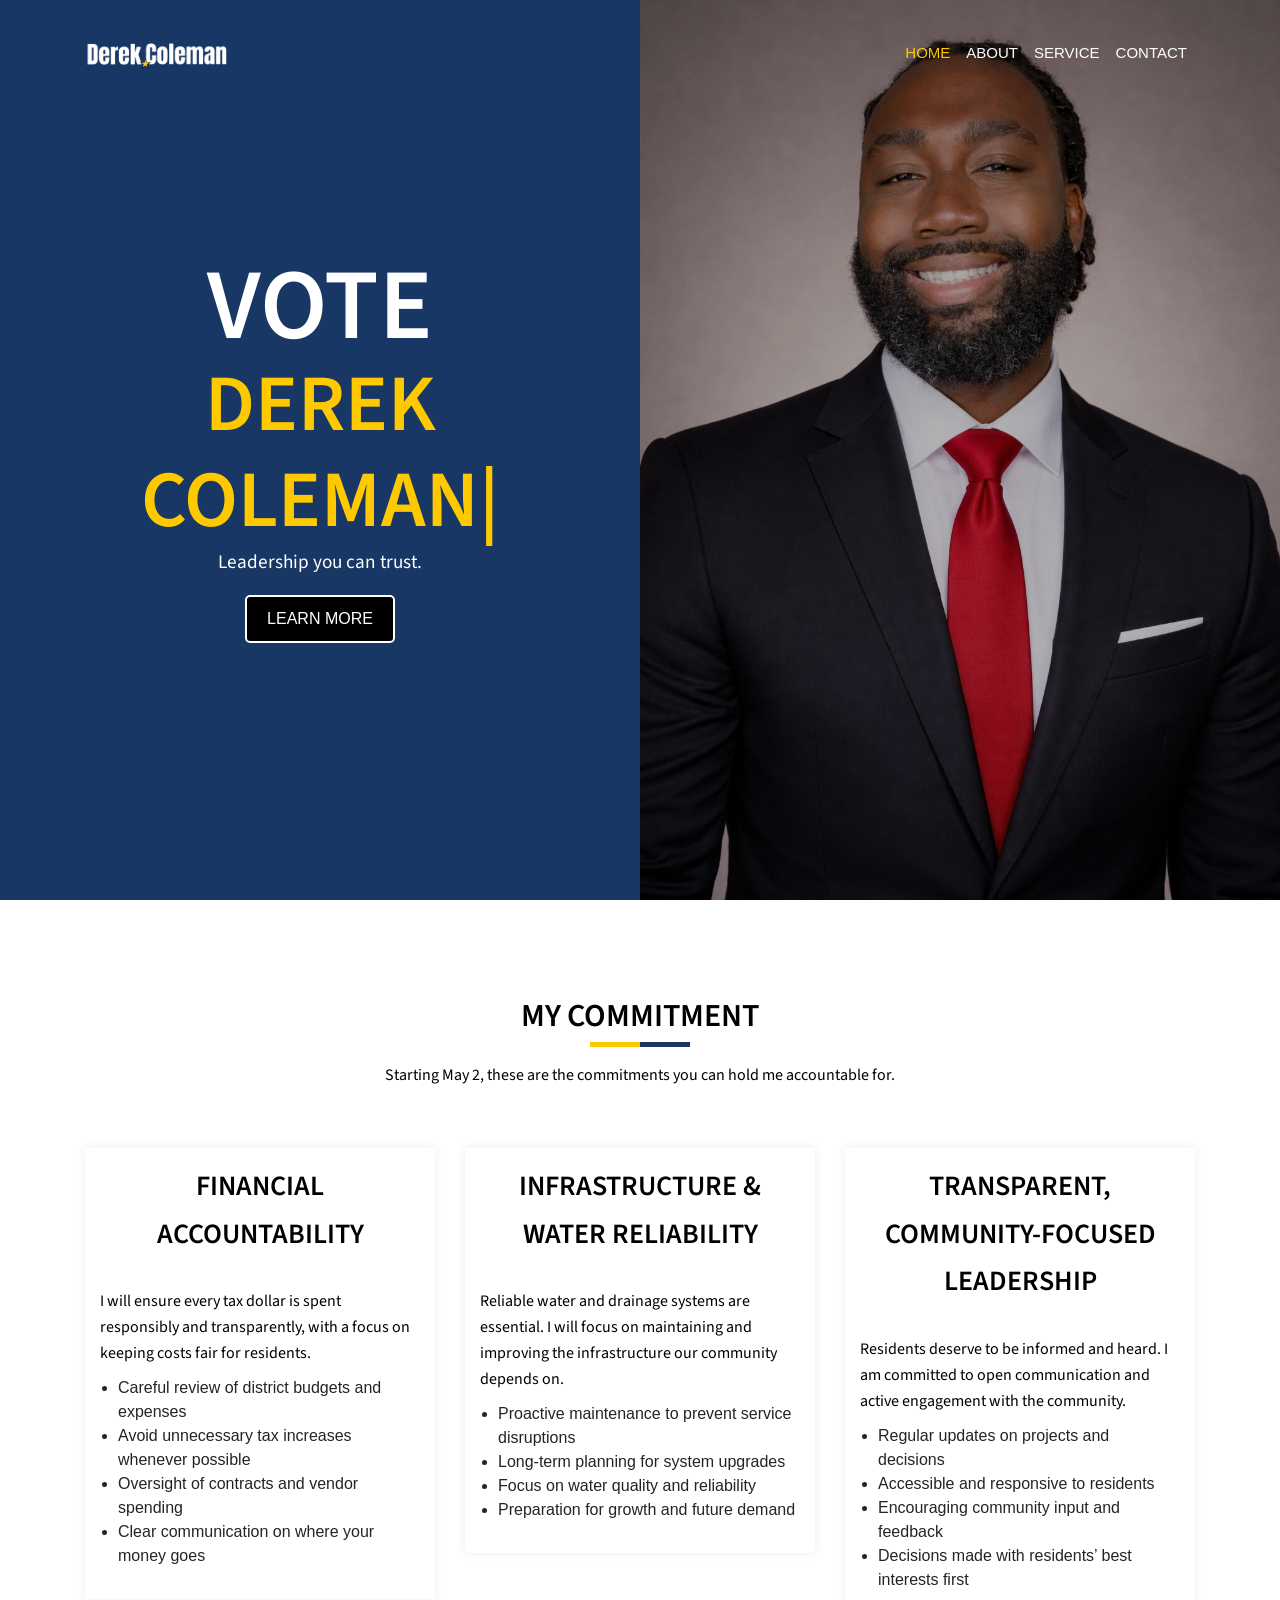
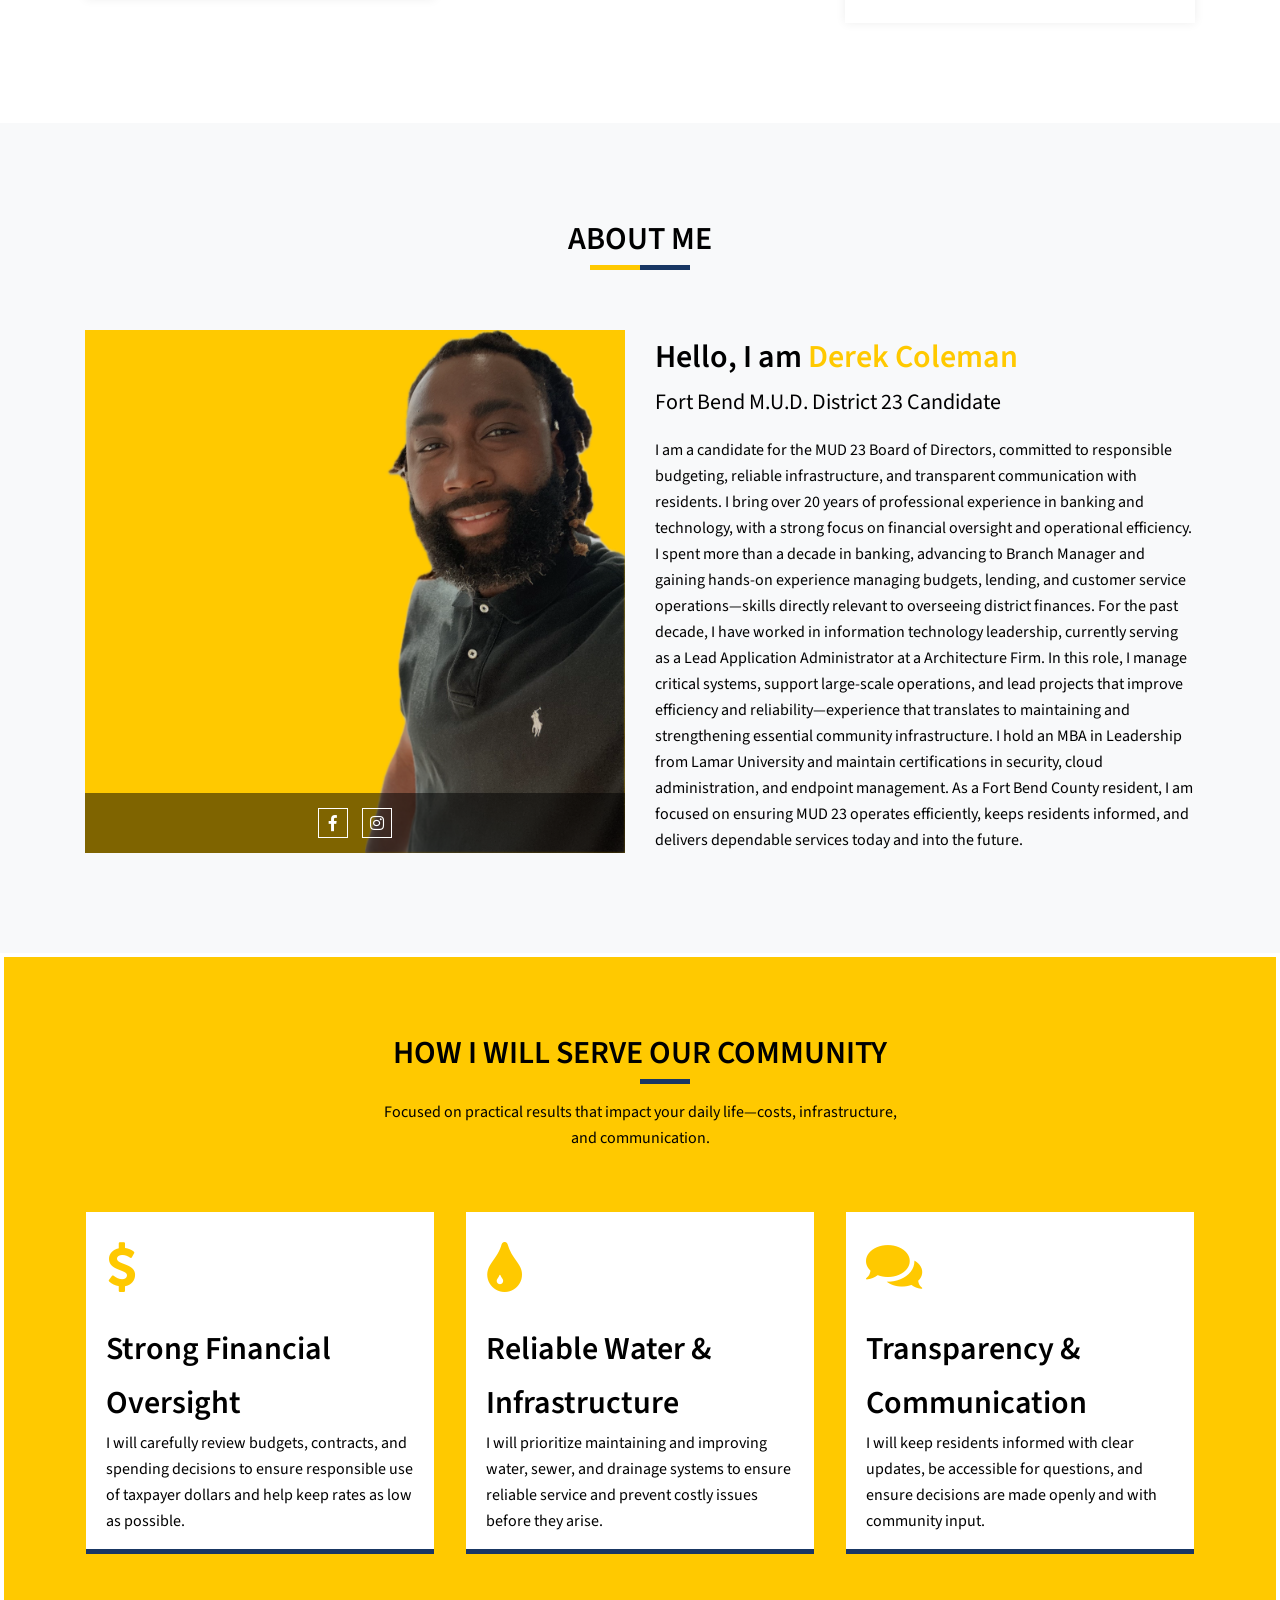
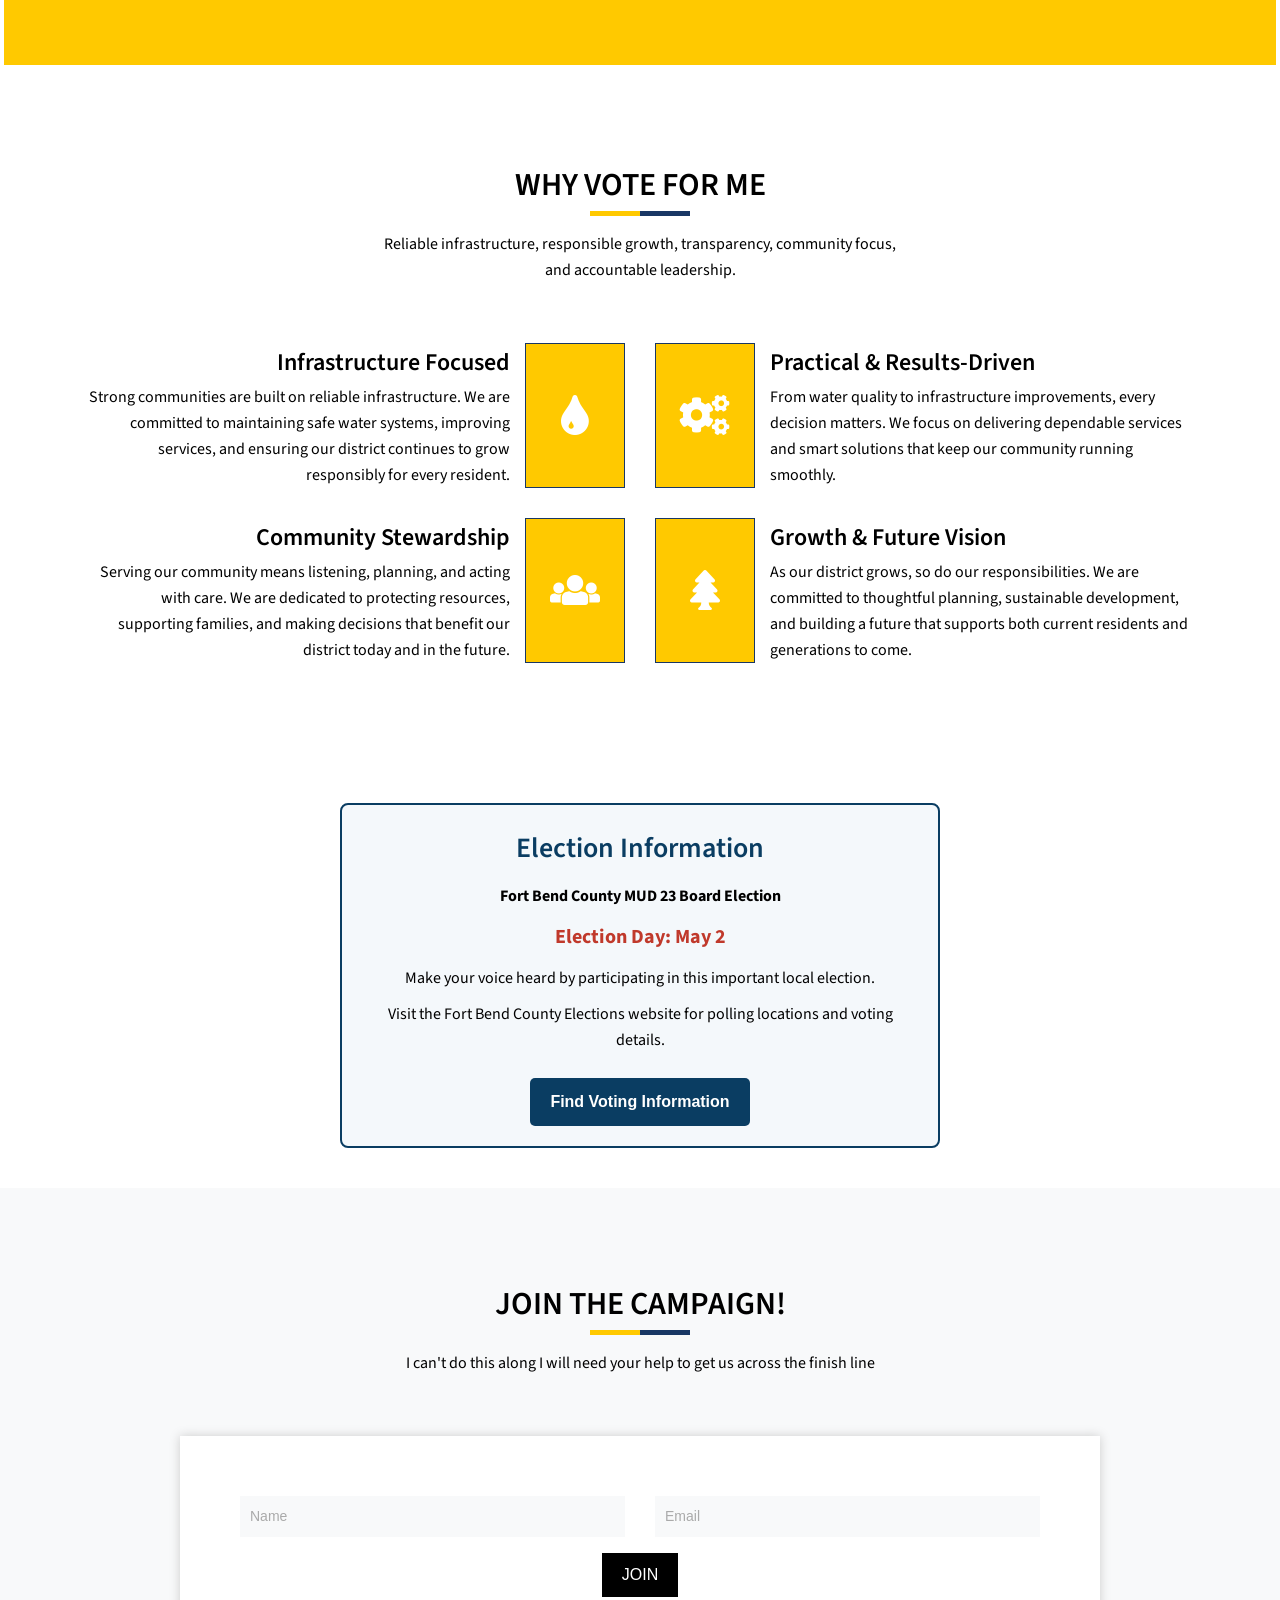
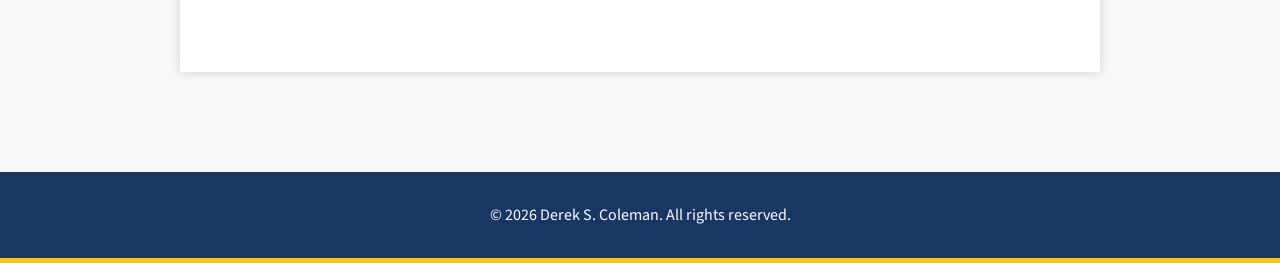
==== index.html @ 6a3eec3a "index at root" ====
<!DOCTYPE html>
<html lang="en">

<head>
    <meta name="viewport" content="width=device-width, initial-scale=1">
    <meta http-equiv="X-UA-Compatible" content="IE=edge" />
    <meta charset="UTF-8">
    <title>Derek Coleman - MUD</title>

    <!-- ====== Google Fonts ====== -->
    <link href="https://fonts.googleapis.com/css?family=Source+Sans+Pro:300,400,600" rel="stylesheet">

    <!-- ====== ALL CSS ====== -->
    <link rel="stylesheet" href="derek-master/assets/css/bootstrap.min.css">
    <link rel="stylesheet" href="derek-master/assets/css/fontawesome-all.min.css">
    <link rel="stylesheet" href="derek-master/assets/css/lightbox.min.css">
    <link rel="stylesheet" href="derek-master/assets/css/owl.carousel.min.css">
    <link rel="stylesheet" href="derek-master/assets/css/animate.css">
    <link rel="stylesheet" href="derek-master/style.css">
    <link rel="stylesheet" href="derek-master/assets/css/responsive.css">

</head>

<body data-spy="scroll" data-target=".navbar-nav">
    
     <!-- Preloader -->
    <div class="preloader">
        <div class="spinner">
            <div class="cube1"></div>
            <div class="cube2"></div>
        </div>
    </div>
    <!-- // Preloader -->
    

    <!-- ====== Header ====== -->
    <header id="header" class="header">
        <!-- ====== Navbar ====== -->
        <nav class="navbar navbar-expand-lg fixed-top">
            <div class="container">
                <!-- Logo -->
                <a class="navbar-brand logo" href="index.html">
                    <img src="derek-master/assets/images/campaign_logo.png" alt="logo">
                </a>
                <!-- // Logo -->

                <!-- Mobile Menu -->
                <button class="navbar-toggler" type="button" data-toggle="collapse" data-target="#navbarSupportedContent" aria-expanded="false"><span><i class="fa fa-bars"></i></span></button>
                <!-- Mobile Menu -->

                <div class="collapse navbar-collapse main-menu" id="navbarSupportedContent">
                    <ul class="navbar-nav ml-auto">
                        <li class="nav-item active"><a class="nav-link" href="#home">HOME</a></li>
                        <li class="nav-item"><a class="nav-link" href="#about">ABOUT</a></li>
                        <li class="nav-item"><a class="nav-link" href="#service">SERVICE</a></li>
                        <li class="nav-item"><a class="nav-link pr0" href="#contact">CONTACT</a></li>
                    </ul>
                </div>
            </div>
        </nav>
        <!-- ====== // Navbar ====== -->
    </header>
    <!-- ====== // Header ====== -->

    <!-- ====== Hero Area ====== -->
     <div class="hero-aria" id="home">
         <div class="hero-split">

             <!-- LEFT SIDE -->
             <div class="hero-left">
                 <div class="container">
                     <div class="hero-content">
                         <h2 class="text-uppercase">VOTE</h2>
                         <h3 class="text-uppercase"><span class="typed"></span></h3>
                         <p>Leadership you can trust.</p>
                         <a href="#about" class="button smooth-scroll">Learn More</a>
                     </div>
                 </div>
             </div>

             <!-- RIGHT SIDE -->
             <div class="hero-right">
                 <div class="hero-area-slids owl-carousel">
                     <div class="single-slider">
                         <div class="slider-bg" style="background-image: url(derek-master/assets/images/campaign_portrait.jpeg);"></div>
                     </div>
                     <div class="single-slider">
                         <div class="slider-bg" style="background-image: url(derek-master/assets/images/campaign_flyer_2.PNG);"></div>
                     </div>
                 </div>
             </div>

         </div>
     </div>
    <!-- ====== //Hero Area ====== -->

    <!-- ====== Featured Area ====== -->
     <section id="featured" class="section-padding pb-70">
         <div class="container">
             <div class="row justify-content-center">
                 <div class="col-lg-6 ">
                     <div class="section-title text-center">
                         <h2>My Commitment</h2>
                         <p>Starting May 2, these are the commitments you can hold me accountable for.</p>
                     </div>
                 </div>
             </div>
             <div class="row">
                 <!-- Financial Accountability -->
                 <div class="col-lg-4 col-md-6">
                     <div class="single-featured-item-wrap">
                         <h3><a href="#">Financial Accountability</a></h3>
                         <div class="single-featured-item">
                             <div class="featured-icon">
                                 <!-- icon unchanged -->
                             </div>
                             <p>
                                 I will ensure every tax dollar is spent responsibly and transparently, with a focus on keeping costs fair for residents.
                             </p>
                             <ul style="padding-left: 18px; margin-top: 10px;">
                                 <li>Careful review of district budgets and expenses</li>
                                 <li>Avoid unnecessary tax increases whenever possible</li>
                                 <li>Oversight of contracts and vendor spending</li>
                                 <li>Clear communication on where your money goes</li>
                             </ul>
                         </div>
                     </div>
                 </div>

                 <!-- Infrastructure -->
                 <div class="col-lg-4 col-md-6">
                     <div class="single-featured-item-wrap">
                         <h3><a href="#">Infrastructure & Water Reliability</a></h3>
                         <div class="single-featured-item">
                             <div class="featured-icon">
                                 <!-- icon unchanged -->
                             </div>
                             <p>
                                 Reliable water and drainage systems are essential. I will focus on maintaining and improving the infrastructure our community depends on.
                             </p>
                             <ul style="padding-left: 18px; margin-top: 10px;">
                                 <li>Proactive maintenance to prevent service disruptions</li>
                                 <li>Long-term planning for system upgrades</li>
                                 <li>Focus on water quality and reliability</li>
                                 <li>Preparation for growth and future demand</li>
                             </ul>
                         </div>
                     </div>
                 </div>

                 <!-- Community -->
                 <div class="col-lg-4 col-md-6">
                     <div class="single-featured-item-wrap">
                         <h3><a href="#">Transparent, Community-Focused Leadership</a></h3>
                         <div class="single-featured-item">
                             <div class="featured-icon">
                                 <!-- icon unchanged -->
                             </div>
                             <p>
                                 Residents deserve to be informed and heard. I am committed to open communication and active engagement with the community.
                             </p>
                             <ul style="padding-left: 18px; margin-top: 10px;">
                                 <li>Regular updates on projects and decisions</li>
                                 <li>Accessible and responsive to residents</li>
                                 <li>Encouraging community input and feedback</li>
                                 <li>Decisions made with residents’ best interests first</li>
                             </ul>
                         </div>
                     </div>
                 </div>

             </div>
         </div>
     </section>
    <!-- ====== //Featured Area ====== -->

    <!-- ====== About Area ====== -->
    <section id="about" class="section-padding about-area bg-light">
        <div class="container">
            <!-- Section Title -->
            <div class="row justify-content-center">
                <div class="col-lg-6 ">
                    <div class="section-title text-center">
                        <h2>About Me</h2>
                    </div>
                </div>
            </div>
            <!-- //Section Title -->
            <div class="row">
                <div class="col-lg-6">
                    <div class="about-bg" style="background-image:url(derek-master/assets/images/Subject3.png)">
                        <!-- Social Link -->
                        <div class="social-aria">
                            <a target="_blank" href="#"><i class="fab fa-facebook-f"></i></a>
                            <a target="_blank" href="#"><i class="fab fa-instagram"></i></a>
                        </div>
                        <!-- // Social Link -->
                    </div>
                </div>
                <div class="col-lg-6">
                    <div class="about-content">
                        <h2>Hello, I am <span>Derek Coleman</span></h2>
                        <h4>Fort Bend M.U.D. District 23 Candidate</h4>
                        <p>I am a candidate for the MUD 23 Board of Directors, committed to responsible budgeting, reliable infrastructure, and transparent communication with residents.

                            I bring over 20 years of professional experience in banking and technology, with a strong focus on financial oversight and operational efficiency. I spent more than a decade in banking, advancing to Branch Manager and gaining hands-on experience managing budgets, lending, and customer service operations—skills directly relevant to overseeing district finances.

                            For the past decade, I have worked in information technology leadership, currently serving as a Lead Application Administrator at a Architecture Firm. In this role, I manage critical systems, support large-scale operations, and lead projects that improve efficiency and reliability—experience that translates to maintaining and strengthening essential community infrastructure.

                            I hold an MBA in Leadership from Lamar University and maintain certifications in security, cloud administration, and endpoint management.

                            As a Fort Bend County resident, I am focused on ensuring MUD 23 operates efficiently, keeps residents informed, and delivers dependable services today and into the future.</p>

                    </div>
                </div>
            </div>
        </div>
    </section>
    <!-- ====== // About Area ====== -->

    <!-- ====== Service Section ====== -->
     <section id="service" class="section-padding pb-70 m-1 service-area bg-light">
         <div class="container">

             <!-- Section Title -->
             <div class="row justify-content-center">
                 <div class="col-lg-6">
                     <div class="section-title text-center">
                         <h2>How I Will Serve Our Community</h2>
                         <p>Focused on practical results that impact your daily life—costs, infrastructure, and communication.</p>
                     </div>
                 </div>
             </div>

             <div class="row">

                 <!-- Financial Oversight -->
                 <div class="col-lg-4 col-md-6">
                     <div class="single-service">
                         <div class="service-icon">
                             <i class="fa fa-dollar-sign"></i>
                         </div>
                         <h2>Strong Financial Oversight</h2>
                         <p>
                             I will carefully review budgets, contracts, and spending decisions to ensure responsible use of taxpayer dollars and help keep rates as low as possible.
                         </p>
                     </div>
                 </div>

                 <!-- Infrastructure -->
                 <div class="col-lg-4 col-md-6">
                     <div class="single-service">
                         <div class="service-icon">
                             <i class="fa fa-tint"></i>
                         </div>
                         <h2>Reliable Water & Infrastructure</h2>
                         <p>
                             I will prioritize maintaining and improving water, sewer, and drainage systems to ensure reliable service and prevent costly issues before they arise.
                         </p>
                     </div>
                 </div>

                 <!-- Transparency -->
                 <div class="col-lg-4 col-md-6">
                     <div class="single-service">
                         <div class="service-icon">
                             <i class="fa fa-comments"></i>
                         </div>
                         <h2>Transparency & Communication</h2>
                         <p>
                             I will keep residents informed with clear updates, be accessible for questions, and ensure decisions are made openly and with community input.
                         </p>
                     </div>
                 </div>

             </div>

         </div>
     </section>
    <!-- ====== //Service Section ====== -->

    <!-- ====== Why choose Me Section ====== -->
     <section id="why-vote" class="section-padding why-choose-us pb-70">
         <div class="container">
             <!-- Section Title -->
             <div class="row justify-content-center">
                 <div class="col-lg-6">
                     <div class="section-title text-center">
                         <h2>Why Vote For Me</h2>
                         <p>Reliable infrastructure, responsible growth, transparency, community focus, and accountable leadership.</p>
                     </div>
                 </div>
             </div>
             <!-- //Section Title -->

             <div class="row">
                 <!-- Infrastructure Focused -->
                 <div class="col-md-6">
                     <div class="single-why-me why-me-left">
                         <div class="why-me-icon">
                             <div class="d-table">
                                 <div class="d-table-cell">
                                     <i class="fas fa-tint"></i>
                                 </div>
                             </div>
                         </div>
                         <h4>Infrastructure Focused</h4>
                         <p>Strong communities are built on reliable infrastructure. We are committed to maintaining safe water systems, improving services, and ensuring our district continues to grow responsibly for every resident.</p>
                     </div>
                 </div>

                 <!-- Practical & Results-Driven -->
                 <div class="col-md-6">
                     <div class="single-why-me why-me-right">
                         <div class="why-me-icon">
                             <div class="d-table">
                                 <div class="d-table-cell">
                                     <i class="fas fa-cogs"></i>
                                 </div>
                             </div>
                         </div>
                         <h4>Practical & Results-Driven</h4>
                         <p>From water quality to infrastructure improvements, every decision matters. We focus on delivering dependable services and smart solutions that keep our community running smoothly.</p>
                     </div>
                 </div>

                 <!-- Community Stewardship -->
                 <div class="col-md-6">
                     <div class="single-why-me why-me-left">
                         <div class="why-me-icon">
                             <div class="d-table">
                                 <div class="d-table-cell">
                                     <i class="fas fa-users"></i>
                                 </div>
                             </div>
                         </div>
                         <h4>Community Stewardship</h4>
                         <p>Serving our community means listening, planning, and acting with care. We are dedicated to protecting resources, supporting families, and making decisions that benefit our district today and in the future.</p>
                     </div>
                 </div>

                 <!-- Growth & Future Vision -->
                 <div class="col-md-6">
                     <div class="single-why-me why-me-right">
                         <div class="why-me-icon">
                             <div class="d-table">
                                 <div class="d-table-cell">
                                     <i class="fas fa-tree"></i>
                                 </div>
                             </div>
                         </div>
                         <h4>Growth & Future Vision</h4>
                         <p>As our district grows, so do our responsibilities. We are committed to thoughtful planning, sustainable development, and building a future that supports both current residents and generations to come.</p>
                     </div>
                 </div>
             </div>
         </div>
     </section>
     <div class="election-info">
         <h2>Election Information</h2>

         <p><strong>Fort Bend County MUD 23 Board Election</strong></p>

         <p class="election-day">Election Day: May 2</p>

         <p>Make your voice heard by participating in this important local election.</p>

         <p>Visit the Fort Bend County Elections website for polling locations and voting details.</p>

         <a href="https://www.fortbendcountytx.gov/government/departments/elections-voter-registration"
            target="_blank">
             Find Voting Information
         </a>
     </div>
    <!-- ====== //Why choose Me Section ====== -->

<!--    &lt;!&ndash; ====== Portfolio Section ====== &ndash;&gt;-->
<!--    <section id="portfolio" class="section-padding pb-85 portfolio-area bg-light">-->
<!--        <div class="container">-->
<!--            &lt;!&ndash; Section Title &ndash;&gt;-->
<!--            <div class="row justify-content-center">-->
<!--                <div class="col-lg-6 ">-->
<!--                    <div class="section-title text-center">-->
<!--                        <h2>Recent Work</h2>-->
<!--                        <p>Lorem ipsum dolor sit amet, consectetur adipisicing elit.</p>-->
<!--                    </div>-->
<!--                </div>-->
<!--            </div>-->
<!--            &lt;!&ndash; //Section Title &ndash;&gt;-->
<!--            <div class="row justify-content-center">-->
<!--                &lt;!&ndash; Work List Menu&ndash;&gt;-->
<!--                <div class="col-lg-8">-->
<!--                    <div class="work-list text-center">-->
<!--                        <ul>-->
<!--                            <li class="filter" class="active" data-filter="all">ALL</li>-->
<!--                            <li class="filter" data-filter=".web">Web Design</li>-->
<!--                            <li class="filter" data-filter=".graphic">Graphic</li>-->
<!--                            <li class="filter" data-filter=".logo">Logo</li>-->
<!--                            <li class="filter" data-filter=".wp">Wordpress</li>-->
<!--                            <li class="filter" data-filter=".other">Other</li>-->
<!--                        </ul>-->
<!--                    </div>-->
<!--                </div>-->
<!--                &lt;!&ndash; // Work List Menu &ndash;&gt;-->
<!--            </div>-->
<!--            <div class="row portfolio">-->
<!--                &lt;!&ndash; Single Portfolio &ndash;&gt;-->
<!--                <div class="col-lg-4 col-md-6 mix wp graphic">-->
<!--                    <div class="single-portfolio" style="background-image: url(assets/images/portfolio/img-1.jpg)">-->
<!--                        <div class="portfolio-icon text-center">-->
<!--                            <a data-lightbox='lightbox' href="assets/images/portfolio/img-1.jpg"><i class="fas fa-expand-arrows-alt"></i></a>-->
<!--                        </div>-->
<!--                        <div class="portfolio-hover">-->
<!--                            <h4>Project <span>Name</span></h4>-->
<!--                        </div>-->
<!--                    </div>-->
<!--                </div>-->
<!--                &lt;!&ndash; // Single Portfolio &ndash;&gt;-->
<!--                &lt;!&ndash; Single Portfolio &ndash;&gt;-->
<!--                <div class="col-lg-4 col-md-6 mix logo web graphic other wp">-->
<!--                    <div class="single-portfolio" style="background-image: url(assets/images/portfolio/img-2.jpg)">-->
<!--                        <div class="portfolio-icon text-center">-->
<!--                            <a data-lightbox='lightbox' href="assets/images/portfolio/img-2.jpg"><i class="fas fa-expand-arrows-alt"></i></a>-->
<!--                        </div>-->
<!--                        <div class="portfolio-hover">-->
<!--                            <h4>Project <span>Name</span></h4>-->
<!--                        </div>-->
<!--                    </div>-->
<!--                </div>-->
<!--                &lt;!&ndash; // Single Portfolio &ndash;&gt;-->
<!--                &lt;!&ndash; Single Portfolio &ndash;&gt;-->
<!--                <div class="col-lg-4 col-md-6 mix wp other">-->
<!--                    <div class="single-portfolio" style="background-image: url(assets/images/portfolio/img-3.jpg)">-->
<!--                        <div class="portfolio-icon text-center">-->
<!--                            <a data-lightbox='lightbox' href="assets/images/portfolio/img-3.jpg"><i class="fas fa-expand-arrows-alt"></i></a>-->
<!--                        </div>-->
<!--                        <div class="portfolio-hover">-->
<!--                            <h4>Project <span>Name</span></h4>-->
<!--                        </div>-->
<!--                    </div>-->
<!--                </div>-->
<!--                &lt;!&ndash; // Single Portfolio &ndash;&gt;-->
<!--                &lt;!&ndash; Single Portfolio &ndash;&gt;-->
<!--                <div class="col-lg-4 col-md-6 mix logo other graphic wp web">-->
<!--                    <div class="single-portfolio" style="background-image: url(assets/images/portfolio/img-4.jpg)">-->
<!--                        <div class="portfolio-icon text-center">-->
<!--                            <a data-lightbox='lightbox' href="assets/images/portfolio/img-4.jpg"><i class="fas fa-expand-arrows-alt"></i></a>-->
<!--                        </div>-->
<!--                        <div class="portfolio-hover">-->
<!--                            <h4>Project <span>Name</span></h4>-->
<!--                        </div>-->
<!--                    </div>-->
<!--                </div>-->
<!--                &lt;!&ndash; // Single Portfolio &ndash;&gt;-->
<!--                &lt;!&ndash; Single Portfolio &ndash;&gt;-->
<!--                <div class="col-lg-4 col-md-6 mix logo other wp graphic web">-->
<!--                    <div class="single-portfolio" style="background-image: url(assets/images/portfolio/img-5.jpg)">-->
<!--                        <div class="portfolio-icon text-center">-->
<!--                            <a data-lightbox='lightbox' href="assets/images/portfolio/img-5.jpg"><i class="fas fa-expand-arrows-alt"></i></a>-->
<!--                        </div>-->
<!--                        <div class="portfolio-hover">-->
<!--                            <h4>Project <span>Name</span></h4>-->
<!--                        </div>-->
<!--                    </div>-->
<!--                </div>-->
<!--                &lt;!&ndash; // Single Portfolio &ndash;&gt;-->
<!--                &lt;!&ndash; Single Portfolio &ndash;&gt;-->
<!--                <div class="col-lg-4 col-md-6 mix wp logo graphic web">-->
<!--                    <div class="single-portfolio" style="background-image: url(assets/images/portfolio/img-6.jpg)">-->
<!--                        <div class="portfolio-icon text-center">-->
<!--                            <a data-lightbox='lightbox' href="assets/images/portfolio/img-6.jpg"><i class="fas fa-expand-arrows-alt"></i></a>-->
<!--                        </div>-->
<!--                        <div class="portfolio-hover other">-->
<!--                            <h4>Project <span>Name</span></h4>-->
<!--                        </div>-->
<!--                    </div>-->
<!--                </div>-->
<!--                &lt;!&ndash; // Single Portfolio &ndash;&gt;-->
<!--                &lt;!&ndash; Single Portfolio &ndash;&gt;-->
<!--                <div class="col-lg-4 col-md-6 mix web wp">-->
<!--                    <div class="single-portfolio" style="background-image: url(assets/images/portfolio/img-7.jpg)">-->
<!--                        <div class="portfolio-icon text-center">-->
<!--                            <a data-lightbox='lightbox' href="assets/images/portfolio/img-7.jpg"><i class="fas fa-expand-arrows-alt"></i></a>-->
<!--                        </div>-->
<!--                        <div class="portfolio-hover">-->
<!--                            <h4>Project <span>Name</span></h4>-->
<!--                        </div>-->
<!--                    </div>-->
<!--                </div>-->
<!--                &lt;!&ndash; // Single Portfolio &ndash;&gt;-->
<!--                &lt;!&ndash; Single Portfolio &ndash;&gt;-->
<!--                <div class="col-lg-4 col-md-6 mix logo graphic wp web">-->
<!--                    <div class="single-portfolio" style="background-image: url(assets/images/portfolio/img-8.jpg)">-->
<!--                        <div class="portfolio-icon text-center">-->
<!--                            <a data-lightbox='lightbox' href="assets/images/portfolio/img-8.jpg"><i class="fas fa-expand-arrows-alt"></i></a>-->
<!--                        </div>-->
<!--                        <div class="portfolio-hover">-->
<!--                            <h4>Project <span>Name</span></h4>-->
<!--                        </div>-->
<!--                    </div>-->
<!--                </div>-->
<!--                &lt;!&ndash; // Single Portfolio &ndash;&gt;-->
<!--                &lt;!&ndash; Single Portfolio &ndash;&gt;-->
<!--                <div class="col-lg-4 col-md-6 mix other logo web">-->
<!--                    <div class="single-portfolio" style="background-image: url(assets/images/portfolio/img-9.jpg)">-->
<!--                        <div class="portfolio-icon text-center">-->
<!--                            <a data-lightbox='lightbox' href="assets/images/portfolio/img-9.jpg"><i class="fas fa-expand-arrows-alt"></i></a>-->
<!--                        </div>-->
<!--                        <div class="portfolio-hover">-->
<!--                            <h4>Project <span>Name</span></h4>-->
<!--                        </div>-->
<!--                    </div>-->
<!--                </div>-->
<!--                &lt;!&ndash; // Single Portfolio &ndash;&gt;-->
<!--            </div>-->
<!--        </div>-->
<!--    </section>-->
<!--    &lt;!&ndash; ====== // Portfolio Section ====== &ndash;&gt;-->

<!--    &lt;!&ndash; ====== Frequently asked questions ====== &ndash;&gt;-->
<!--    <section class="section-padding faq-area bg-secondary">-->
<!--        <div class="container">-->
<!--            &lt;!&ndash; Section Title &ndash;&gt;-->
<!--            <div class="row justify-content-center">-->
<!--                <div class="col-lg-6 ">-->
<!--                    <div class="section-title text-center faq-title">-->
<!--                        <h2>Frequently asked questions</h2>-->
<!--                        <p>Lorem ipsum dolor sit amet, consectetur adipisicing elit.</p>-->
<!--                    </div>-->
<!--                </div>-->
<!--            </div>-->
<!--            &lt;!&ndash; //Section Title &ndash;&gt;-->
<!--            <div class="row">-->
<!--                <div class="col-lg-5">-->
<!--                    <div class="faq-bg bg-img" style="background-image: url(assets/images/faq.jpeg)"></div>-->
<!--                </div>-->
<!--                <div class="col-lg-7">-->
<!--                    &lt;!&ndash; FAQ Content &ndash;&gt;-->
<!--                    <div class="faq-content" id="accordion">-->

<!--                        &lt;!&ndash; Single FAQ &ndash;&gt;-->
<!--                        <div class="single-faq">-->

<!--                            &lt;!&ndash; FAQ Header &ndash;&gt;-->
<!--                            <h4 class="collapsed" data-toggle="collapse" data-target="#faq-1">Collapsible Group Item One</h4>-->
<!--                            &lt;!&ndash; // FAQ Header &ndash;&gt;-->

<!--                            &lt;!&ndash; FAQ Content &ndash;&gt;-->
<!--                            <div id="faq-1" class="collapse show" data-parent="#accordion">-->
<!--                                <div class="faq-body">-->
<!--                                    Lorem ipsum dolor sit amet, consectetur adipisicing elit. Quaerat illo et, eum rerum nihil totam. Dolore atque quasi aspernatur fugiat commodi pariatur dignissimos, similique deleniti alias cumque, ea dolorum maiores, reprehenderit iusto quo officiis magni quibusdam est illum repellat adipisci quam qui error fugit? Fuga quam doloribus quas voluptas ducimus, adipisci minima quo consequatur ex!-->
<!--                                </div>-->
<!--                            </div>-->
<!--                            &lt;!&ndash; FAQ Content &ndash;&gt;-->
<!--                        </div>-->
<!--                        &lt;!&ndash; // Single FAQ &ndash;&gt;-->

<!--                        &lt;!&ndash; Single FAQ &ndash;&gt;-->
<!--                        <div class="single-faq">-->

<!--                            &lt;!&ndash; FAQ Header &ndash;&gt;-->
<!--                            <h4 class="collapsed" data-toggle="collapse" data-target="#faq-2">Lorem ipsum dolor sit amet Two</h4>-->
<!--                            &lt;!&ndash; // FAQ Header &ndash;&gt;-->

<!--                            &lt;!&ndash; FAQ Content &ndash;&gt;-->
<!--                            <div id="faq-2" class="collapse" data-parent="#accordion">-->
<!--                                <div class="faq-body">-->
<!--                                    Lorem ipsum dolor sit amet, consectetur adipisicing elit. Quaerat illo et, eum rerum nihil totam. Dolore atque quasi aspernatur fugiat commodi pariatur dignissimos, similique deleniti alias cumque, ea dolorum maiores, reprehenderit iusto quo officiis magni quibusdam est illum repellat adipisci quam qui error fugit? Fuga quam doloribus quas voluptas ducimus, adipisci minima quo consequatur ex!-->
<!--                                </div>-->
<!--                            </div>-->
<!--                            &lt;!&ndash; FAQ Content &ndash;&gt;-->
<!--                        </div>-->
<!--                        &lt;!&ndash; // Single FAQ &ndash;&gt;-->

<!--                        &lt;!&ndash; Single FAQ &ndash;&gt;-->
<!--                        <div class="single-faq">-->

<!--                            &lt;!&ndash; FAQ Header &ndash;&gt;-->
<!--                            <h4 class="collapsed" data-toggle="collapse" data-target="#faq-3">Collapsible Group Item Three</h4>-->
<!--                            &lt;!&ndash; // FAQ Header &ndash;&gt;-->

<!--                            &lt;!&ndash; FAQ Content &ndash;&gt;-->
<!--                            <div id="faq-3" class="collapse" data-parent="#accordion">-->
<!--                                <div class="faq-body">-->
<!--                                    Lorem ipsum dolor sit amet, consectetur adipisicing elit. Quaerat illo et, eum rerum nihil totam. Dolore atque quasi aspernatur fugiat commodi pariatur dignissimos, similique deleniti alias cumque, ea dolorum maiores, reprehenderit iusto quo officiis magni quibusdam est illum repellat adipisci quam qui error fugit? Fuga quam doloribus quas voluptas ducimus, adipisci minima quo consequatur ex!-->
<!--                                </div>-->
<!--                            </div>-->
<!--                            &lt;!&ndash; FAQ Content &ndash;&gt;-->
<!--                        </div>-->
<!--                        &lt;!&ndash; // Single FAQ &ndash;&gt;-->

<!--                    </div>-->
<!--                    &lt;!&ndash; FAQ Content &ndash;&gt;-->
<!--                </div>-->
<!--            </div>-->
<!--        </div>-->
<!--    </section>-->
<!--    &lt;!&ndash; ====== // Frequently asked questions ====== &ndash;&gt;-->

<!--    &lt;!&ndash; ====== Blog Section ====== &ndash;&gt;-->
<!--    <section class="section-padding pb-70 blog-section bg-light">-->
<!--        <div class="container">-->
<!--            &lt;!&ndash; Section Title &ndash;&gt;-->
<!--            <div class="row justify-content-center">-->
<!--                <div class="col-lg-6 ">-->
<!--                    <div class="section-title text-center">-->
<!--                        <h2>Blog Area</h2>-->
<!--                        <p>Lorem ipsum dolor sit amet, consectetur adipisicing elit.</p>-->
<!--                    </div>-->
<!--                </div>-->
<!--            </div>-->
<!--            &lt;!&ndash; //Section Title &ndash;&gt;-->
<!--            <div class="row">-->
<!--                &lt;!&ndash; Single Blog &ndash;&gt;-->
<!--                <div class="col-lg-4 col-md-6">-->
<!--                    <div class="single-blog">-->
<!--                        <div class="blog-thumb" style="background-image: url(assets/images/blog/img-1.jpg)"></div>-->
<!--                        <h4 class="blog-title"><a href="single-blog.html">Full Responsive</a></h4>-->
<!--                        <p class="blog-meta"><a href="#">AL Mamun</a>, 22 FEB 2018</p>-->
<!--                        <p>Lorem ipsum dolor sit amet, consectetur adipisicing elit. Doloremque similique velit, officiis non.</p>-->
<!--                        <a href="single-blog.html" class="button">Read More</a>-->
<!--                    </div>-->
<!--                </div>-->
<!--                &lt;!&ndash; Single Blog &ndash;&gt;-->
<!--                &lt;!&ndash; Single Blog &ndash;&gt;-->
<!--                <div class="col-lg-4 col-md-6">-->
<!--                    <div class="single-blog">-->
<!--                        <div class="blog-thumb" style="background-image: url(assets/images/blog/img-2.jpg)"></div>-->
<!--                        <h4 class="blog-title"><a href="single-blog.html">Lifetime free Update</a></h4>-->
<!--                        <p class="blog-meta"><a href="#">AL Mamun</a>, 22 FEB 2018</p>-->
<!--                        <p>Lorem ipsum dolor sit amet, consectetur adipisicing elit. Doloremque similique velit, officiis non.</p>-->
<!--                        <a href="single-blog.html" class="button">Read More</a>-->
<!--                    </div>-->
<!--                </div>-->
<!--                &lt;!&ndash; Single Blog &ndash;&gt;-->
<!--                &lt;!&ndash; Single Blog &ndash;&gt;-->
<!--                <div class="col-lg-4 col-md-6">-->
<!--                    <div class="single-blog">-->
<!--                        <div class="blog-thumb" style="background-image: url(assets/images/blog/img-3.jpg)"></div>-->
<!--                        <h4 class="blog-title"><a href="single-blog.html">Unlimited Support</a></h4>-->
<!--                        <p class="blog-meta"><a href="#">AL Mamun</a>, 22 FEB 2018</p>-->
<!--                        <p>Lorem ipsum dolor sit amet, consectetur adipisicing elit. Doloremque similique velit, officiis non.</p>-->
<!--                        <a href="single-blog.html" class="button">Read More</a>-->
<!--                    </div>-->
<!--                </div>-->
<!--                &lt;!&ndash; Single Blog &ndash;&gt;-->
<!--            </div>-->
<!--        </div>-->
<!--    </section>-->
<!--    &lt;!&ndash; ====== // Blog Section ====== &ndash;&gt;-->


<!--    &lt;!&ndash; ====== Testimonial Section ====== &ndash;&gt;-->
<!--    <section id="testimonial" class="section-padding bg-secondary testimonial-area">-->
<!--        <div class="container bg-white">-->
<!--            &lt;!&ndash; Section Title &ndash;&gt;-->
<!--            <div class="row justify-content-center">-->
<!--                <div class="col-lg-6 ">-->
<!--                    <div class="section-title text-center">-->
<!--                        <h2>Testimonial</h2>-->
<!--                        <p>Lorem ipsum dolor sit amet, consectetur adipisicing elit.</p>-->
<!--                    </div>-->
<!--                </div>-->
<!--            </div>-->
<!--            &lt;!&ndash; //Section Title &ndash;&gt;-->
<!--            <div class="row justify-content-center">-->
<!--                <div class="col-lg-8">-->
<!--                    <div class="testimonials owl-carousel" data-ride="carousel">-->
<!--                        &lt;!&ndash; Single Testimonial &ndash;&gt;-->
<!--                        <div class="single-testimonial text-center">-->
<!--                            <div class="testimonial-quote">-->
<!--                                <i class="fa fa-quote-right"></i>-->
<!--                            </div>-->
<!--                            <p>Lorem ipsum dolor sit amet, consectetur adipisicing elit. Quisquam nam suscipit similique quod eaque adipisci modi recusandae nesciunt veniam, ut, rem eligendi minima et, accusantium?</p>-->
<!--                            <h4>Aseven M <span>CEO - aseven.info</span></h4>-->

<!--                        </div>-->
<!--                        &lt;!&ndash; // Single Testimonial &ndash;&gt;-->
<!--                        &lt;!&ndash; Single Testimonial &ndash;&gt;-->
<!--                        <div class="single-testimonial text-center">-->
<!--                            <div class="testimonial-quote">-->
<!--                                <i class="fa fa-quote-right"></i>-->
<!--                            </div>-->
<!--                            <p>Lorem ipsum dolor sit amet, consectetur adipisicing elit. Quisquam nam suscipit similique quod eaque adipisci modi recusandae nesciunt veniam, ut, rem eligendi minima et, accusantium?</p>-->
<!--                            <h4>Aseven M <span>CEO - aseven.info</span></h4>-->

<!--                        </div>-->
<!--                        &lt;!&ndash; // Single Testimonial &ndash;&gt;-->
<!--                        &lt;!&ndash; Single Testimonial &ndash;&gt;-->
<!--                        <div class="single-testimonial text-center">-->
<!--                            <div class="testimonial-quote">-->
<!--                                <i class="fa fa-quote-right"></i>-->
<!--                            </div>-->
<!--                            <p>Lorem ipsum dolor sit amet, consectetur adipisicing elit. Quisquam nam suscipit similique quod eaque adipisci modi recusandae nesciunt veniam, ut, rem eligendi minima et, accusantium?</p>-->
<!--                            <h4>Aseven M <span>CEO - aseven.info</span></h4>-->

<!--                        </div>-->
<!--                        &lt;!&ndash; // Single Testimonial &ndash;&gt;-->
<!--                    </div>-->
<!--                </div>-->
<!--            </div>-->
<!--        </div>-->
<!--    </section>-->
<!--    &lt;!&ndash; ====== // Testimonial Section ====== &ndash;&gt;-->

<!--    &lt;!&ndash; ====== Team Section ====== &ndash;&gt;-->
<!--    <section class="section-padding pb-70 team-area">-->
<!--        <div class="container">-->
<!--            &lt;!&ndash; Section Title &ndash;&gt;-->
<!--            <div class="row justify-content-center">-->
<!--                <div class="col-lg-6 ">-->
<!--                    <div class="section-title text-center">-->
<!--                        <h2>Team</h2>-->
<!--                        <p>Lorem ipsum dolor sit amet, consectetur adipisicing elit.</p>-->
<!--                    </div>-->
<!--                </div>-->
<!--            </div>-->
<!--            &lt;!&ndash; //Section Title &ndash;&gt;-->
<!--            <div class="row">-->
<!--                &lt;!&ndash; Single Team &ndash;&gt;-->
<!--                <div class="col-lg-3 col-md-4 col-sm-6">-->
<!--                    <div class="single-team">-->
<!--                        <div class="team-thumb" style="background-image: url(assets/images/team/img-1.jpg)">-->
<!--                            <div class="team-social">-->
<!--                                <a target="_blank" href="#"><i class="fab fa-facebook-f"></i></a>-->
<!--                                <a target="_blank" href="#"><i class="fab fa-twitter"></i></a>-->
<!--                                <a target="_blank" href="#"><i class="fab fa-linkedin"></i></a>-->
<!--                                <a target="_blank" href="#"><i class="fab fa-pinterest"></i></a>-->
<!--                            </div>-->
<!--                        </div>-->
<!--                        <div class="team-content">-->
<!--                            <h4>AL Mamun</h4>-->
<!--                            <span>CEO Founder</span>-->
<!--                        </div>-->
<!--                    </div>-->
<!--                </div>-->
<!--                &lt;!&ndash; // Single Team &ndash;&gt;-->
<!--                &lt;!&ndash; Single Team &ndash;&gt;-->
<!--                <div class="col-lg-3 col-md-4 col-sm-6">-->
<!--                    <div class="single-team">-->
<!--                        <div class="team-thumb" style="background-image: url(assets/images/team/img-2.jpg)">-->
<!--                            <div class="team-social">-->
<!--                                <a target="_blank" href="#"><i class="fab fa-facebook-f"></i></a>-->
<!--                                <a target="_blank" href="#"><i class="fab fa-twitter"></i></a>-->
<!--                                <a target="_blank" href="#"><i class="fab fa-linkedin"></i></a>-->
<!--                                <a target="_blank" href="#"><i class="fab fa-pinterest"></i></a>-->
<!--                            </div>-->
<!--                        </div>-->
<!--                        <div class="team-content">-->
<!--                            <h4>AL Mamun</h4>-->
<!--                            <span>CEO Founder</span>-->
<!--                        </div>-->
<!--                    </div>-->
<!--                </div>-->
<!--                &lt;!&ndash; // Single Team &ndash;&gt;-->
<!--                &lt;!&ndash; Single Team &ndash;&gt;-->
<!--                <div class="col-lg-3 col-md-4 col-sm-6">-->
<!--                    <div class="single-team">-->
<!--                        <div class="team-thumb" style="background-image: url(assets/images/team/img-3.jpg)">-->
<!--                            <div class="team-social">-->
<!--                                <a target="_blank" href="#"><i class="fab fa-facebook-f"></i></a>-->
<!--                                <a target="_blank" href="#"><i class="fab fa-twitter"></i></a>-->
<!--                                <a target="_blank" href="#"><i class="fab fa-linkedin"></i></a>-->
<!--                                <a target="_blank" href="#"><i class="fab fa-pinterest"></i></a>-->
<!--                            </div>-->
<!--                        </div>-->
<!--                        <div class="team-content">-->
<!--                            <h4>AL Mamun</h4>-->
<!--                            <span>CEO Founder</span>-->
<!--                        </div>-->
<!--                    </div>-->
<!--                </div>-->
<!--                &lt;!&ndash; // Single Team &ndash;&gt;-->
<!--                &lt;!&ndash; Single Team &ndash;&gt;-->
<!--                <div class="col-lg-3 col-md-4 col-sm-6">-->
<!--                    <div class="single-team">-->
<!--                        <div class="team-thumb" style="background-image: url(assets/images/team/img-4.jpg)">-->
<!--                            <div class="team-social">-->
<!--                                <a target="_blank" href="#"><i class="fab fa-facebook-f"></i></a>-->
<!--                                <a target="_blank" href="#"><i class="fab fa-twitter"></i></a>-->
<!--                                <a target="_blank" href="#"><i class="fab fa-linkedin"></i></a>-->
<!--                                <a target="_blank" href="#"><i class="fab fa-pinterest"></i></a>-->
<!--                            </div>-->
<!--                        </div>-->
<!--                        <div class="team-content">-->
<!--                            <h4>AL Mamun</h4>-->
<!--                            <span>CEO Founder</span>-->
<!--                        </div>-->
<!--                    </div>-->
<!--                </div>-->
<!--                &lt;!&ndash; // Single Team &ndash;&gt;-->
<!--            </div>-->
<!--        </div>-->
<!--    </section>-->
<!--    &lt;!&ndash; ====== // Team Section ====== &ndash;&gt;-->


<!--    &lt;!&ndash; ====== Call to Action Area ====== &ndash;&gt;-->
<!--    <section class="section-padding call-to-action-aria bg-secondary">-->
<!--        <div class="container">-->
<!--            <div class="row">-->
<!--                <div class="col-lg-9">-->
<!--                    <h2>Lorem ipsum dolor sit amet</h2>-->
<!--                    <p>Lorem ipsum dolor sit amet, consectetur adipisicing elit. Nulla fugit optio voluptatem modi, nemo, cupiditate vel, aspernatur, quae consequatur officia unde totam.</p>-->
<!--                </div>-->
<!--                <div class="col-lg-3">-->
<!--                    <div class="cta-button">-->
<!--                        <div class="d-table">-->
<!--                            <div class="d-table-cell">-->
<!--                                <a href="#" class="button">Contact me</a>-->
<!--                            </div>-->
<!--                        </div>-->
<!--                    </div>-->
<!--                </div>-->
<!--            </div>-->
<!--        </div>-->
<!--    </section>-->
<!--    &lt;!&ndash; ====== // Call to Action Area ====== &ndash;&gt;-->



    <!-- ====== Contact Area ====== -->
    <section id="contact" class="section-padding contact-section bg-light">
        <div class="container">
            <!-- Section Title -->
            <div class="row justify-content-center">
                <div class="col-lg-6 ">
                    <div class="section-title text-center">
                        <h2>Join The Campaign!</h2>
                        <p>I can't do this along I will need your help to get us across the finish line</p>
                    </div>
                </div>
            </div>
            <!-- //Section Title -->

            <!-- Contact Form -->
            <div class="row justify-content-center">
                <div class="col-lg-10">
                    <!-- Form -->
                    <form id="contact-form" action="derek-master/mail.php" method="POST" class="contact-form bg-white">
                        <div class="row">
                            <div class="col-lg-6 form-group">
                                <input type="text" class="form-control" name="name" required placeholder="Name">
                            </div>
                            <div class="col-lg-6 form-group">
                                <input type="email" class="form-control" name="email" required placeholder="Email">
                            </div>
                        </div>
<!--                        <div class="form-group">-->
<!--                            <input type="text" class="form-control" name="subject" required placeholder="Subject">-->
<!--                        </div>-->

<!--                        <div class="form-group">-->
<!--                            <textarea name="message" id="" class="form-control" required placeholder="Message"></textarea>-->
<!--                        </div>-->
                        <div class="form-btn text-center">
                            <button class="button" type="submit">Join</button>
                            <p class="form-message"></p>
                        </div>
                    </form>
                    <!-- // Form -->
                </div>
            </div>
            <!-- // Contact Form -->
        </div>


    </section>
    <!-- ====== // Contact Area ====== -->
<!--     <div class="fyler" style="background-image: url(assets/images/campaign_flyer.PNG); height: 100%; background-size: contain; background-repeat: no-repeat; width: 100%;">-->

<!--     </div>-->


    <!-- ====== Footer Area ====== -->
    <footer class="footer-area">
        <div class="container">
            <div class="row">
                <div class="col-lg-12 text-center">
                    <div class="copyright-text">
                        <p class="text-white">© 2026 Derek S. Coleman. All rights reserved.</p>
                    </div>
                </div>
            </div>
        </div>
    </footer>
    <!-- ====== // Footer Area ====== -->






     <!-- ====== ALL JS ====== -->
    <script src="derek-master/assets/js/jquery-3.3.1.min.js"></script>
    <script src="derek-master/assets/js/bootstrap.min.js"></script>
    <script src="derek-master/assets/js/lightbox.min.js"></script>
    <script src="derek-master/assets/js/owl.carousel.min.js"></script>
    <script src="derek-master/assets/js/jquery.mixitup.js"></script>
    <script src="derek-master/assets/js/wow.min.js"></script>
    <script src="derek-master/assets/js/typed.js"></script>
    <script src="derek-master/assets/js/skill.bar.js"></script>
    <script src="derek-master/assets/js/fact.counter.js"></script>
    <script src="derek-master/assets/js/main.js"></script>

</body>

</html>
---- derek-master/style.css ----
/*
Theme Name: Safs
Author: AL Mamun
Author URI: https://themeforest.net/user/aseven
Version: 1.0
*/

/*
[Table of contents]

* Glogbal Style
* Preloader
* Section Title
* Main Menu / Navbar
* Hero Area / Welcome Area / Slider Area
* Featured Area
* About Area
* Fact Counter Section
* Service Section
* Why choose Me Section
* Portfolio Section
* Frequently asked questions
* Blog Section
  - Blog Main Page
  - Sidebar
  - Single Blog
* Testimonial Section
* Team Section
* Call to Action Area
* Pricing Area
* Contact Area 
* Footer Area
*/

/*============Glogbal Style================ */
html,
body {
    height: 100%;
}

p {
    font-family: 'Source Sans Pro', sans-serif;
    font-size: 16px;
    line-height: 26px;
    color: #000;
    margin: 0;
}

a {
    -webkit-transition: .3s;
    transition: .3s
}

a:hover {
    color: #000;
    text-decoration: none;
}

h1,
h2,
h3,
h4,
h5,
h6 {
    font-family: 'Source Sans Pro', sans-serif;
    color: #000;
    font-weight: 600;
    line-height: 1.7;
    margin: 0;
}

.d-table {
    width: 100%;
    height: 100%;
}

.d-table-cell {
    vertical-align: middle;
}

img {
    max-width: 100%;
    height: auto;
}

.button {
    color: #fff;
    display: inline-block;
    text-transform: uppercase;
    border: 2px solid;
    padding: 10px 20px;
}

.button:hover {
    color: #000;
}

.bg-a {
    background-color: #000;
}

.section-padding {
    padding: 100px 0;
}

.pb-70 {
    padding-bottom: 70px;
}

.pb-85 {
    padding-bottom: 85px;
}

.bg-img {
    background-color: #ddd;
    background-position: center;
    background-size: cover;
    position: relative;
    z-index: 1;
}

.bg-primari {
    background-color: #193764 !important;
}

.bg-secondary {
    background-color: #ffc900 !important;
}

button:focus {
    outline: none;
}

.election-info {
    max-width: 600px;
    margin: 40px auto;
    padding: 20px;
    border: 2px solid #0a3d62;
    border-radius: 8px;
    font-family: Arial, sans-serif;
    text-align: center;
    background-color: #f4f8fb;
}

.election-info h2 {
    color: #0a3d62;
    margin-bottom: 10px;
    font-size: 28px;
}

.election-info p {
    font-size: 16px;
    margin: 10px 0;
}

.election-info p.election-day {
    font-size: 20px;
    font-weight: bold;
    color: #c0392b;
    margin: 15px 0;
}

.election-info a {
    display: inline-block;
    margin-top: 15px;
    padding: 12px 20px;
    background-color: #0a3d62;
    color: #ffffff;
    text-decoration: none;
    border-radius: 5px;
    font-weight: bold;
    transition: background-color 0.3s ease;
}

.election-info a:hover {
    background-color: #082b44;
}

/*::::::::::::::::::::::::::::::::::::
    Preloader
::::::::::::::::::::::::::::::::::::*/

.preloader {
    position: fixed;
    width: 100%;
    height: 100%;
    background-color: #193764;
    z-index: 99999;
}

.spinner {
    position: absolute;
    left: 50%;
    margin-left: -20px;
    bottom: 50%;
    margin-bottom: -20px;
    width: 40px;
    height: 40px;
}

.cube1,
.cube2 {
    background-color: #ffc900;
    width: 25px;
    height: 25px;
    position: absolute;
    top: 0;
    left: 0;

    -webkit-animation: sk-cubemove 1.8s infinite ease-in-out;
    animation: sk-cubemove 1.8s infinite ease-in-out;
}

.cube2 {
    -webkit-animation-delay: -0.9s;
    animation-delay: -0.9s;
}

@-webkit-keyframes sk-cubemove {
    25% {
        -webkit-transform: translateX(42px) rotate(-90deg) scale(0.5)
    }
    50% {
        -webkit-transform: translateX(42px) translateY(42px) rotate(-180deg)
    }
    75% {
        -webkit-transform: translateX(0px) translateY(42px) rotate(-270deg) scale(0.5)
    }
    100% {
        -webkit-transform: rotate(-360deg)
    }
}

@keyframes sk-cubemove {
    25% {
        transform: translateX(42px) rotate(-90deg) scale(0.5);
        -webkit-transform: translateX(42px) rotate(-90deg) scale(0.5);
    }
    50% {
        transform: translateX(42px) translateY(42px) rotate(-179deg);
        -webkit-transform: translateX(42px) translateY(42px) rotate(-179deg);
    }
    50.1% {
        transform: translateX(42px) translateY(42px) rotate(-180deg);
        -webkit-transform: translateX(42px) translateY(42px) rotate(-180deg);
    }
    75% {
        transform: translateX(0px) translateY(42px) rotate(-270deg) scale(0.5);
        -webkit-transform: translateX(0px) translateY(42px) rotate(-270deg) scale(0.5);
    }
    100% {
        transform: rotate(-360deg);
        -webkit-transform: rotate(-360deg);
    }
}



/*::::::::::::::::::::::::::::::::::::
   Section Title
::::::::::::::::::::::::::::::::::::*/

.section-title {
    margin-bottom: 60px;
}

.section-title h2 {
    text-transform: uppercase;
    position: relative;
    font-size: 32px;
    padding-bottom: 15px;
    margin-bottom: 15px;
    line-height: 1;
}

.section-title h2:before,
.section-title h2:after {
    position: absolute;
    content: '';
    left: 50%;
    bottom: 0;
    width: 50px;
    height: 5px;
    background-color: #193764;
}

.section-title h2:before {
    left: auto;
    right: 50%;
    background-color: #ffc900
}

/*::::::::::::::::::::::::::::::::::::
   Main Menu
::::::::::::::::::::::::::::::::::::*/
.navbar{
    -webkit-transition: .3s;
    transition: .3s;
}
.navbar-brand.logo img {
    max-height: 80px;
}

.navbar-expand-lg .navbar-nav .nav-link {
    color: #fff;
    font-size: 15px;
}

.navbar-expand-lg .navbar-nav .nav-link:hover,
.navbar-expand-lg .navbar-nav .nav-link.active {
    color: #ffc900;
}

/*::::::::::::::::::::::::::::::::::::
   Hero Area 
::::::::::::::::::::::::::::::::::::*/

/* MAIN HERO */
.hero-aria {
    height: 100vh;
    width: 100%;
}

/* SPLIT LAYOUT */
.hero-split {
    display: flex;
    height: 100%;
    flex-wrap: wrap; /* allow stacking on small screens */
}

/* LEFT SIDE (YELLOW PANEL) */
.hero-left {
    width: 50%;
    background-color: #193764;
    display: flex;
    align-items: center;
    justify-content: center;
    padding: 20px;
}

/* TEXT CONTENT */
.hero-content {
    max-width: 80%;
    margin: 0 auto;
    text-align: center;
}

.hero-content h2 {
    color: #fff;
    font-size: 100px;
    font-weight: 600;
    line-height: 1;
}

.hero-content h3 {
    color: #ffc900;
    font-size: 5rem;
    line-height: 1.2;
}

.hero-content p {
    color: #fff;
    font-size: 1.2rem;
}

.hero-content .button {
    display: inline-block;
    margin-top: 20px;
    padding: 10px 20px;
    background: #000;
    color: #fff;
    text-decoration: none;
    border-radius: 5px;
}

/* RIGHT SIDE (SLIDER) */
.hero-right {
    width: 50%;
    position: relative;
}

/* SLIDER HEIGHT FIX */
.hero-area-slids,
.hero-area-slids .owl-stage-outer,
.hero-area-slids .owl-stage,
.hero-area-slids .owl-item,
.single-slider,
.slider-bg {
    height: 100%;
}

/* BACKGROUND IMAGE */
.slider-bg {
    width: 100%;
    background-size: cover;
    background-position: center;
    background-repeat: no-repeat;
    position: relative;
}

/* OPTIONAL DARK OVERLAY ON IMAGE */
.slider-bg:after {
    content: '';
    position: absolute;
    top: 0;
    left: 0;
    right: 0;
    bottom: 0;
    background: rgba(0,0,0,0.3);
}


/*.hero-aria,*/
/*.hero-area-slids,*/
/*.single-slider {*/
/*    height: 100%;*/
/*    position: relative;*/
/*    z-index: 1;*/
/*    background-position: center;*/
/*    background-size: cover;*/
/*}*/


/*.hero-aria:after {*/
/*    position: absolute;*/
/*    content: '';*/
/*    left: 0;*/
/*    bottom: 0;*/
/*    width: 50%;*/
/*    height: 100%;*/
/*    background-color: #ffc900;*/
/*    opacity: .8;*/
/*    -ms-filter: "progid:DXImageTransform.Microsoft.Alpha(Opacity=80)";*/
/*    z-index: 2;*/
/*}*/

/*.hero-area-slids .owl-stage-outer,*/
/*.hero-area-slids .owl-stage,*/
/*.hero-area-slids .owl-item {*/
/*    height: 100%;*/
/*}*/

/*.slider-bg {*/
/*    height: 100%;*/
/*    width: 100%;*/
/*    background-position: right center; !* 👈 key change *!*/
/*    background-size: cover;*/
/*    background-repeat: no-repeat;*/
/*    position: relative;*/
/*    z-index: 1;*/
/*}*/


/*.slider-bg:after {*/
/*    content: '';*/
/*    position: absolute;*/
/*    left: 0;*/
/*    top: 0;*/
/*    width: 100%;*/
/*    height: 100%;*/
/*    background-color: #000;*/
/*    opacity: .3;*/
/*    -ms-filter: "progid:DXImageTransform.Microsoft.Alpha(Opacity=30)";*/
/*    z-index: -1;*/
/*}*/

/*.hero-content {*/
/*    position: absolute;*/
/*    z-index: 999;*/
/*    max-width: 40%;*/
/*}*/


/*.hero-content h2 {*/
/*    color: #fff;*/
/*    font-size: 90px;*/
/*    font-weight: 600;*/
/*    line-height: 1;*/
/*}*/

/*.hero-content .button {*/
/*    margin-top: 30px;*/
/*}*/

@media (max-width: 768px) {
    .hero-split {
        flex-direction: column;
    }

    .hero-left,
    .hero-right {
        width: 100%;
        height: 50vh;
    }

    .hero-content {
        text-align: center;
        margin: auto;
    }
}

/*.hero-aria,*/
/*.hero-area-slids,*/
/*.single-slider {*/
/*    height: 100%;*/
/*    position: relative;*/
/*    z-index: 1;*/
/*    background-position: center;*/
/*    background-size: cover;*/
/*}*/


/*.hero-aria:after {*/
/*    position: absolute;*/
/*    content: '';*/
/*    left: 0;*/
/*    bottom: 0;*/
/*    width: 50%;*/
/*    height: 100%;*/
/*    background-color: #ffc900;*/
/*    opacity: .8;*/
/*    -ms-filter: "progid:DXImageTransform.Microsoft.Alpha(Opacity=80)";*/
/*    z-index: 2;*/
/*}*/

/*.hero-area-slids .owl-stage-outer,*/
/*.hero-area-slids .owl-stage,*/
/*.hero-area-slids .owl-item {*/
/*    height: 100%;*/
/*}*/

/*.slider-bg {*/
/*    height: 100%;*/
/*    width: 100%;*/
/*    background-position: right center; !* 👈 key change *!*/
/*    background-size: cover;*/
/*    background-repeat: no-repeat;*/
/*    position: relative;*/
/*    z-index: 1;*/
/*}*/


/*.slider-bg:after {*/
/*    content: '';*/
/*    position: absolute;*/
/*    left: 0;*/
/*    top: 0;*/
/*    width: 100%;*/
/*    height: 100%;*/
/*    background-color: #000;*/
/*    opacity: .3;*/
/*    -ms-filter: "progid:DXImageTransform.Microsoft.Alpha(Opacity=30)";*/
/*    z-index: -1;*/
/*}*/

/*.hero-content {*/
/*    position: absolute;*/
/*    z-index: 999;*/
/*    max-width: 40%;*/
/*}*/


/*.hero-content h2 {*/
/*    color: #fff;*/
/*    font-size: 90px;*/
/*    font-weight: 600;*/
/*    line-height: 1;*/
/*}*/

/*.hero-content .button {*/
/*    margin-top: 30px;*/
/*}*/

/*::::::::::::::::::::::::::::::::::::
   Featured Area
::::::::::::::::::::::::::::::::::::*/

.single-featured-item {
    padding: 15px;
    margin-bottom: 30px;
}

.single-featured-item-wrap {
    background-color: #fff;
    box-shadow: 0 0 10px #eee;
}

.single-featured-item-wrap h3 a {
    text-align: center;
    text-transform: uppercase;
    padding: 15px;
    color: #000;
    display: block;
    position: relative;
    z-index: 1;
}

.single-featured-item-wrap:hover a {
    color: #ffc900
}

.single-featured-item-wrap:hover a:after {
    height: 100%;
}

.single-featured-item-wrap h3 a:after {
    position: absolute;
    content: '';
    width: 100%;
    height: 0;
    background-color: #193764;
    z-index: -1;
    left: 0;
    top: 0;
    -webkit-transition: .3s;
    transition: .3s;
}

.featured-icon {
    font-size: 60px;
    /*font-weight: bold;*/
    position: absolute;
    top: 0;
    color: #ffc900;
    opacity: .5;
    -ms-filter: "progid:DXImageTransform.Microsoft.Alpha(Opacity=50)";
}


/*::::::::::::::::::::::::::::::::::::
   About Area
::::::::::::::::::::::::::::::::::::*/

.about-bg {
    height: 100%;
    min-height: 400px;
    position: relative;
    background-size: contain;
    background-repeat: no-repeat;
    background-position: right;
    background-color: #ffc900;
}



.social-aria a {
    color: #fff;
    width: 30px;
    height: 30px;
    display: inline-block;
    border: 1px solid;
    text-align: center;
    line-height: 30px;
    margin: 0 5px;
    -webkit-transition: .3s;
    transition: .3s;
}

.social-aria {
    position: absolute;
    bottom: 0;
    text-align: center;
    width: 100%;
    z-index: 1;
    padding: 15px;
}

.social-aria a:hover {
    border-radius: 50%;
}

.social-aria:after {
    position: absolute;
    content: '';
    background-color: #000;
    width: 100%;
    height: 100%;
    bottom: 0;
    left: 0;
    z-index: -1;
    opacity: .5;
    -ms-filter: "progid:DXImageTransform.Microsoft.Alpha(Opacity=50)";
}

.about-content h2 span {
    color: #ffc900;
    font-size: 100%;
}

.about-content h4 {
    font-weight: 400;
    font-size: 22px;
    margin-bottom: 15px;
}

.about-content p {
    font-weight: 400;
}

.about-content h5 {
    margin: 30px 0;
    text-transform: uppercase;
}

.skillbar {
    position: relative;
    display: block;
    margin-bottom: 15px;
    width: 100%;
    background: #eee;
    height: 35px;
    -webkit-transition-property: width, background-color;
    transition-property: width, background-color;
}

.skillbar-title {
    position: absolute;
    top: 0;
    left: 0;
    width: 110px;
    font-size: 14px;
    color: #ffffff;
    background: #000;
}

.skillbar-title span {
    display: block;
    padding: 0 20px;
    height: 35px;
    line-height: 35px;
}

.skillbar-bar {
    height: 35px;
    width: 0px;
    background-color: #ffc900;
}

.skill-bar-percent {
    position: absolute;
    right: 10px;
    top: 0;
    font-size: 14px;
    height: 35px;
    line-height: 35px;
}


/*::::::::::::::::::::::::::::::::::::
   Fact Counter Section
::::::::::::::::::::::::::::::::::::*/

/*.fact-counter:after {*/
/*    position: absolute;*/
/*    content: '';*/
/*    left: 0;*/
/*    top: 0;*/
/*    width: 100%;*/
/*    height: 100%;*/
/*    background-color: #000;*/
/*    z-index: -1;*/
/*    opacity: .8;*/
/*    -ms-filter: "progid:DXImageTransform.Microsoft.Alpha(Opacity=80)";*/
/*}*/


/*.single-fun-fact {*/
/*    border: 1px solid #fff;*/
/*    padding: 15px;*/
/*    margin-bottom: 30px;*/
/*}*/

/*.single-fun-fact h2 {*/
/*    line-height: 1;*/
/*    color: #fff;*/
/*}*/

/*.single-fun-fact h2 span {*/
/*    margin-right: 5px;*/
/*}*/

/*.single-fun-fact p {*/
/*    color: #fff;*/
/*    position: relative;*/
/*    margin-top: 30px;*/
/*}*/

/*.single-fun-fact p:after {*/
/*    position: absolute;*/
/*    content: '';*/
/*    left: 50%;*/
/*    top: -15px;*/
/*    width: 60px;*/
/*    margin-left: -30px;*/
/*    height: 1px;*/
/*    background-color: #fff;*/
/*}*/


/*::::::::::::::::::::::::::::::::::::
   Service Section
::::::::::::::::::::::::::::::::::::*/

.service-area {
    position: relative;
    z-index: 2;
    padding: 80px 0;
}

.service-area:before {
    content: '';
    position: absolute;
    left: 0;
    top: 0;
    width: 100%;
    height: 100%;
    background-color: #ffc900;
    z-index: -1;
}

.section-title h2:before {
    background-color: #ffc900;
}

.single-service {
    background-color: #fff;
    padding: 20px;
    border: 1px solid #ffc900;
    margin-bottom: 30px;
    position: relative;
    z-index: 1;
    transition: 0.3s;
}

.single-service h2,
.single-service p {
    transition: 0.3s;
}

.single-service:after {
    position: absolute;
    bottom: 0;
    left: 0;
    content: '';
    width: 100%;
    height: 5px;
    background-color: #193764;
    z-index: -1;
    transition: 0.3s;
}

.single-service:hover h2,
.single-service:hover p {
    color: #fff;
}

.single-service:hover:after {
    height: 100%;
}

.service-icon {
    font-size: 50px;
    color: #ffc900;
    margin-bottom: 15px;
    display: block;
}


/*::::::::::::::::::::::::::::::::::::
   Why choose Me Section
::::::::::::::::::::::::::::::::::::*/

.single-why-me {
    position: relative;
    padding-right: 115px;
    text-align: right;
    margin-bottom: 30px;
}

.single-why-me:hover .why-me-icon {
    background-color: #193764;
    color: #ffc900;
}

.why-me-right .why-me-icon,
.why-me-left .why-me-icon {
    color: #fff;
    position: absolute;
    font-size: 40px;
    width: 100px;
    height: 100%;
    border: 1px solid #193764;
    text-align: center;
    line-height: 1;
    right: 0;
    bottom: 0;
    display: inline-block;
    background-color: #ffc900;
    -webkit-transition: .3s;
    transition: .3s;
}

.single-why-me.why-me-right {
    text-align: left;
    padding-right: 0;
    padding-left: 115px;

}

.why-me-right .why-me-icon {
    right: auto;
    left: 0;

}



/*::::::::::::::::::::::::::::::::::::
   Portfolio Section
::::::::::::::::::::::::::::::::::::*/

.work-list {
    margin-bottom: 60px;
}

.portfolio-area .mix {
    display: none;
}

.work-list ul {
    margin: 0;
    padding: 0;
    list-style: none;
}

.work-list ul li {
    display: inline-block;
    padding: 5px 10px;
    border: 1px solid;
    -webkit-transition: .3s;
    transition: .3s;
    cursor: pointer;
}

.work-list ul li.filter.active,
.work-list ul li:hover {
    color: #000;
    background-color: #ffc900;
    border-color: #ffc900;
}

.row.portfolio .col-lg-4 {
    padding-left: 7.5px;
    padding-right: 7.5px;
}

.single-portfolio {
    height: 240px;
    margin-bottom: 15px;
    background-position: center;
    background-size: cover;
    background-color: #ddd;
    padding: 15px;
    position: relative;
    z-index: 1;
    overflow: hidden;
}

.single-portfolio:after {
    position: absolute;
    content: '';
    left: 0;
    bottom: 0;
    width: 100%;
    height: 0;
    background-color: #000;
    opacity: .5;
    -ms-filter: "progid:DXImageTransform.Microsoft.Alpha(Opacity=50)";
    -webkit-transition: .3s;
    transition: .3s;
    z-index: -1;

}

.single-portfolio:hover:after {
    height: 100%;
}

.portfolio-icon {
    position: absolute;
    top: 100%;
    margin-top: -20px;
    left: 50%;
    margin-left: -20px;
    opacity: 0;
    -ms-filter: "progid:DXImageTransform.Microsoft.Alpha(Opacity=0)";
    visibility: hidden;
    -webkit-transition: .6s;
    transition: .6s;
}

.single-portfolio:hover .portfolio-icon {
    opacity: 1;
    -ms-filter: "progid:DXImageTransform.Microsoft.Alpha(Opacity=100)";
    visibility: visible;
    top: 50%
}

.portfolio-icon a {
    font-size: 15px;
    color: #fff;
    width: 40px;
    height: 40px;
    border: 1px solid;
    display: inline-block;
    line-height: 40px;
    -webkit-transition: .3s;
    transition: .3s;
}

.portfolio-icon a:hover {
    border-radius: 50%;
}

.portfolio-hover h4 {
    color: #fff;
    text-transform: uppercase;
    text-align: center;
}

.portfolio-hover {
    position: absolute;
    width: 100%;
    left: 0;
    bottom: -60px;
    padding: 5px;
    z-index: 1;
    -webkit-transition: .3s;
    transition: .3s;
    opacity: 0;
    -ms-filter: "progid:DXImageTransform.Microsoft.Alpha(Opacity=0)";
    visibility: hidden;
}

.portfolio-hover:after {
    position: absolute;
    left: 0;
    bottom: 0;
    width: 100%;
    height: 100%;
    content: '';
    background-color: #000;
    z-index: -1;
}

.single-portfolio:hover .portfolio-hover {
    bottom: 0;
    opacity: 1;
    -ms-filter: "progid:DXImageTransform.Microsoft.Alpha(Opacity=100)";
    visibility: visible
}


/*::::::::::::::::::::::::::::::::::::
   Frequently asked questions
::::::::::::::::::::::::::::::::::::*/

.section-title.faq-title h2:after {
    background-color: #000;
}

.section-title.faq-title h2:before {
    background-color: #fff;
}

.faq-bg {
    height: 100%;
    min-height: 320px;
}

.single-faq {
    margin-bottom: 5px;
}

.single-faq h4 {
    color: #fff;
    padding: 5px 15px;
    background-color: #333;
    cursor: pointer;
    font-weight: 400;
    font-size: 24px;
    position: relative;
    z-index: 1;
}

.single-faq h4[aria-expanded="true"]:after {
    -webkit-transform: rotate(-180deg);
            transform: rotate(-180deg);
}

.single-faq h4:after {
    position: absolute;
    font-family: FontAwesome;
    content: "\f107";
    text-align: center;
    right: 0;
    top: 0;
    color: #fff;
    background-color: #000;
    width: 60px;
    height: 100%;
    line-height: 200%;
}

.faq-body {
    background: #3e3e3e;
    color: #fff;
    padding: 15px;
}


/*::::::::::::::::::::::::::::::::::::
   Blog Section
::::::::::::::::::::::::::::::::::::*/

.single-blog {
    background-color: #fff;
    padding: 15px;
    box-shadow: 0 0 10px #ddd;
    margin-bottom: 30px;
}

.blog-thumb {
    height: 200px;
    background-position: center;
    background-size: cover;
}

h4.blog-title {
    font-size: 20px;
    text-transform: uppercase;
    letter-spacing: 1px;
    padding-top: 15px;
    font-weight: 400;
}

h4.blog-title a {
    color: #000;
}

.blog-meta {
    font-size: 14px;
    color: #aaa;
    margin: 5px 0 10px 0;
}

.blog-meta a {
    color: #aaa;
}

.single-blog .button {
    color: #333;
    padding: 5px 15px;
    margin-top: 15px;
}

.single-blog .button:hover {
    background-color: #ffc900;
    border-color: #ffc900;
}

/*::::::::::::::::::::::::::::::::::::
   Blog Main Page
::::::::::::::::::::::::::::::::::::*/

.bg-overlay {
    position: relative;
    z-index: 1;
}

.bg-overlay:after {
    position: absolute;
    content: '';
    width: 100%;
    height: 100%;
    left: 0;
    bottom: 0;
    background-color: #000000;
    z-index: -1;
    opacity: .6;
    -ms-filter: "progid:DXImageTransform.Microsoft.Alpha(Opacity=60)";
}

.blog-section {
    padding: 100px 0 70px 0;
}


.page-title h2 {
    font-size: 50px;
    color: #fff;
    text-transform: uppercase;
    margin-top: 30px;
    line-height: 1;
}

.button.blog-btn {
    color: #000;
    margin-bottom: 30px;
    margin-top: 30px;
}

.button.blog-btn:hover {
    background-color: #ffc900;
    border-color: #ffc900;
}

/*::::::::::::::::::::::::::::::::::::
   Sidebar
::::::::::::::::::::::::::::::::::::*/

.sidebar-widget {
    margin-bottom: 50px;
}

.sidebar-title {
    line-height: 1;
    text-transform: uppercase;
    font-size: 20px;
    letter-spacing: 1px;
    margin-bottom: 30px;
}

.sidebar-widget form {
    border: 1px solid #aaa;
    position: relative;
}

textarea:focus,
input:focus {
    outline: none;
}

.sidebar-widget input {
    border: none;
    padding: 8px 15px;
    font-size: 14px;
    line-height: 1.5;
    width: 85%;
}

.sidebar-widget button {
    border: none;
    background-color: transparent;
    cursor: pointer;
    width: 13%;
    margin-left: 0;
    color: #aaa;
}

.sidebar-widget ol {
    margin: 0;
    padding: 0;
    list-style: none;
}


.sidebar-widget ol li {
    position: relative;
}

.sidebar-widget ol li:last-child a {
    border-bottom: none;
}

.sidebar-widget ol li a {
    color: #aaa;
    padding: 10px 5px;
    border-bottom: 1px solid #aaa;
    display: block
}

.sidebar-widget ol li a:hover {
    color: #ffc900;
}

.sidebar-widget ol.recent-post li {
    margin-bottom: 30px;
}

.sidebar-widget ol.recent-post li span {
    width: 100px;
    height: 75px;
    display: inline-block;
    background-position: center;
    background-size: cover;
}

.sidebar-widget ol.recent-post li a {
    border: none;
}

.sidebar-widget ol.recent-post li a:hover {
    color: #ffc900;
}

.blog-content {
    position: absolute;
    top: 0;
    padding-left: 115px;
    width: 100%;
    height: 100%;

}

.blog-date {
    color: #aaa;
    font-size: 12px;
}

.sidebar-widget .blog-content a {
    padding: 5px 0;
    color: #000;
    border: none;
    font-size: 15px;
}

.sidebar-widget ol.tags li {
    display: inline-block;
}

.sidebar-widget ol.tags li a {
    border: none;
    background-color: #aaa;
    color: #fff;
    margin-bottom: 5px;
    padding: 5px 10px;
}

.sidebar-widget ol.tags li a:hover {
    color: #000;
    background-color: #ffc900;
}


/*::::::::::::::::::::::::::::::::::::
   Single Blog
::::::::::::::::::::::::::::::::::::*/

.blog-post {
    padding: 15px;
    background-color: #fff;
    box-shadow: 0 0 15px #eee;
}

span.blog-date,
.user-name {
    margin-right: 15px;
}

.blockquote {
    padding: 30px;
    margin: 15px;
    border-left: 10px solid #ffc900;
}

.blog-content-footer {
    border-top: 1px solid #aaa;
    margin-top: 30px;
    padding-top: 5px;
    font-size: 15px;
}

ul.share {
    margin: 0;
    padding: 0;
    list-style: none;
}

ul.share li {
    display: inline-block;
}

ul.share li a {
    color: #aaa;
    display: block;
    padding: 0 5px;
    font-size: 13px;
}


.blog-author {
    position: relative;
    margin-top: 60px;
    margin-bottom: 60px;
}

.user-content h2 {
    text-transform: uppercase;
    font-size: 24px;
    letter-spacing: 1px;
    line-height: 1;
    margin-bottom: 10px;
}

.user-content h2 span {
    display: block;
    font-size: 65%;
    font-weight: 400;
    margin-top: 5px;
    color: #aaa;
}

.blog-author .social-aria {
    position: relative;
    padding: 0;
}

.user-content .social-aria a {
    color: #aaa;
    margin: auto;
    margin-right: 5px;
    margin-top: 10px;
}

.blog-author .social-aria:after {
    background-color: transparent
}

.user-img {
    width: 140px;
    height: 160px;
    background-position: center top;
    background-size: cover;
    position: absolute;
    padding: 5px;
    border: 1px solid #eee;
    left: 0;
    bottom: 50%;
    margin-bottom: -80px;
}

.user-content {
    padding-left: 170px;
}


/*Comments CSS*/

.blog-comment h3 {
    margin-bottom: 30px;
    font-size: 24px;
}

.blog-comment ol {
    margin: 0;
    padding: 0;
    list-style: none;
}

.blog-comment ol li {
    position: relative;
}

.blog-comment ol li ol {
    margin-left: 75px;
}

.comment-user-img {
    width: 80px;
    height: 80px;
    background-color: #ddd;
    background-position: center top;
    background-size: cover;
    border-radius: 50%;
    position: absolute;
}

.comment {
    display: block;
    padding: 30px 0;
    margin: 30px 0;
}

.comment-content {
    padding-left: 95px;
}


.comment-content h4 {
    font-weight: 400;
    line-height: 1;
}

p.comment-date {
    font-style: italic;
    color: #aaa;
    font-size: 15px;
}


.comment-content a {
    padding: 5px 15px;
    display: inline-block;
    color: #fff;
    background-color: #aaa;
    font-size: 14px;
    margin-top: 15px;
}

.comment-content a i.fa {
    margin-right: 10px;
}

.comment-content a:hover {
    background-color: #000;
}


/*Comment Form*/

.blog-comment-form input,
.blog-comment-form textarea {
    width: 100%;
    margin-bottom: 15px;
    padding: 5px 15px;
    font-size: 15px;
}

.blog-comment-form textarea {
    height: 150px;
}

.comment-btn .button {
    color: #000;
    background-color: #ffc900;
    border-color: #ffc900;
    -webkit-transition: .3s;
    transition: .3s;
    cursor: pointer;
    margin: 15px 0 20px 0;
}

.comment-btn .button:hover {
    color: #ffc900;
    background-color: #000;
    border-color: #000;
}





/*::::::::::::::::::::::::::::::::::::
   Testimonial Section
::::::::::::::::::::::::::::::::::::*/

.testimonial-area {
    position: relative;
    z-index: 1;
}

.testimonials.owl-carousel {
    position: relative;
}

.testimonial-area .bg-white {
    padding: 60px;
}

.testimonial-quote {
    font-size: 30px;
}

.single-testimonial p {
    margin: 30px 0;
}

.single-testimonial h4 {
    font-size: 20px;
}

.single-testimonial h4 span {
    display: block;
    font-size: 70%;
    color: #aaa;
    font-weight: 400;
    line-height: 2;
}

.testimonials .owl-nav div {
    display: inline-block;
    font-size: 15px;
    width: 30px;
    height: 40px;
    line-height: 40px;
    text-align: center;
    border: 1px solid;
    position: absolute;
    top: 50%;
    margin-top: -20px;
    left: -50px;
    color: #aaa;
    opacity: .5;
    -ms-filter: "progid:DXImageTransform.Microsoft.Alpha(Opacity=50)";
    -webkit-transition: .3s;
    transition: .3s;
}

.testimonials .owl-nav div.owl-next {
    left: auto;
    right: -50px;
}

.testimonials .owl-nav div:hover {
    opacity: 1;
    -ms-filter: "progid:DXImageTransform.Microsoft.Alpha(Opacity=100)";
}


/*::::::::::::::::::::::::::::::::::::
   Team Section
::::::::::::::::::::::::::::::::::::*/

.single-team {
    border-bottom: 10px solid #ffc900;
    box-shadow: 0 0 30px #ddd;
    margin-bottom: 30px;
}

.team-thumb {
    position: relative;
    width: 100%;
    height: 290px;
    background-position: center top;
    background-size: cover;
    z-index: 1;
}

.team-thumb:after {
    left: 0;
    top: 0;
    width: 100%;
    height: 100%;
    opacity: .8;
    -ms-filter: "progid:DXImageTransform.Microsoft.Alpha(Opacity=80)";
    -webkit-transition: .3s;
    transition: .3s;
}

.single-team:hover .team-thumb:after {
    background-color: #ffc900;
}

.team-thumb:after,
.team-thumb:before {
    position: absolute;
    content: '';
    z-index: -1;
}

.team-thumb:before {
    width: 100%;
    height: 100%;
    border: 1px solid #fff;
    top: 0;
    left: 0;
    z-index: 1;
    -webkit-transition: .3s;
    transition: .3s;
    opacity: 0;
    -ms-filter: "progid:DXImageTransform.Microsoft.Alpha(Opacity=0)";
}

.single-team:hover .team-thumb:before {
    width: 90%;
    height: 90%;
    top: 5%;
    left: 5%;
    opacity: 1;
    -ms-filter: "progid:DXImageTransform.Microsoft.Alpha(Opacity=100)";
}

.team-content {
    padding: 15px 0;
    text-align: center;
}

.team-content h4 {
    text-transform: uppercase;
    font-size: 20px;
    letter-spacing: 1px;
    line-height: 1;
}

.team-content span {
    font-size: 12px;
    text-transform: uppercase;
    letter-spacing: 2px;
}

.team-social {
    position: absolute;
    width: 100%;
    text-align: center;
    top: 50%;
    z-index: 1;
    -webkit-transition: .3s;
    transition: .3s;
    opacity: 0;
    -ms-filter: "progid:DXImageTransform.Microsoft.Alpha(Opacity=0)";
    visibility: hidden;
}

.team-social a {
    color: #fff;
    width: 30px;
    height: 30px;
    display: inline-block;
    border: 1px solid;
    font-size: 15px;
    line-height: 30px;
    -webkit-transition: .3s;
    transition: .3s;
}

.team-social a:hover {
    color: #000;

}

.single-team:hover .team-social {
    margin-top: -15px;
    opacity: 1;
    -ms-filter: "progid:DXImageTransform.Microsoft.Alpha(Opacity=100)";
    visibility: visible;
}


/*::::::::::::::::::::::::::::::::::::
   Call to Action Area
::::::::::::::::::::::::::::::::::::*/

.cta-button {
    height: 100%;
    text-align: right;
}

.cta-button .button {
    color: #000;
}

.cta-button .button:hover {
    color: #fff;
    border-color: #000;
    background-color: #000;
}


/*::::::::::::::::::::::::::::::::::::
   Pricing Area
::::::::::::::::::::::::::::::::::::*/

.single-price-box {
    box-shadow: 0 0 15px #ddd;
    margin-bottom: 30px;
}

.price-head h2 {
    padding: 30px;
}

.price-head h2,
.price-head h3 {
    text-transform: uppercase;
    line-height: 1;
}

.price-head h3 {
    background-color: #ffc900;
    font-size: 25px;
    padding: 15px;
}

.price-head h3 span {
    font-size: 60%;
    margin-left: 10px;
}

.single-price-box ul {
    margin: 0;
    padding: 0;
    list-style: none;
}

.single-price-box ul li {
    padding: 15px;
    border-bottom: 1px solid #eee;
}

.single-price-box .button {
    background-color: #000;
    border-color: #000;
    margin: 30px 0;
}

.single-price-box .button:hover {
    background-color: #ffc900;
    border-color: #ffc900;
}


/*::::::::::::::::::::::::::::::::::::
   Contact Area 
::::::::::::::::::::::::::::::::::::*/

.contact-form {
    padding: 60px;
    box-shadow: 0 0 10px #ccc;
}

.contact-form .form-control {
    background-color: #f8f9fa;
    font-size: 14px;
    padding: 10px;
    border: none;
    border-radius: 0;
}

.contact-form .form-control:active {
    box-shadow: 0 0 0;
    background-color: #f8f9fa;
}


.contact-form textarea.form-control {
    height: 140px;
}

input:-webkit-autofill {
    background-color: #f8f9fa;
    border: none;
}

.form-control::-webkit-input-placeholder {
    color: #aaa;
}

.form-control:-ms-input-placeholder {
    color: #aaa;
}

.form-control::-ms-input-placeholder {
    color: #aaa;
}

.form-control::-webkit-input-placeholder {
    color: #aaa;
}

.form-control::-moz-placeholder {
    color: #aaa;
}

.form-control:-ms-input-placeholder {
    color: #aaa;
}

.form-control::placeholder {
    color: #aaa;
}

.form-control:focus {
    box-shadow: none;
}

.form-btn .button {
    margin: 0;
    border: none;
    background-color: #000;
    color: #fff;
    cursor: pointer;
    -webkit-transition: .3S;
    transition: .3S;
}

.form-btn .button:hover {
    color: #000;
    background-color: #ffc900;
}

.form-message {
    margin-top: 15px;
    font-weight: 700;
}

.form-message.error {
    color: #f00;
}

.form-message.success {
    color: #000;
}


/*:::::::::::::::::::::::::::::::::::
        Footer Area
:::::::::::::::::::::::::::::::::::*/

.footer-area {
    padding: 30px;
    background-color: #193764;
    border-bottom: 5px solid #ffc900;
}

.copyright-text a {
    color: #eee;
    -webkit-transition: .3s;
    transition: .3s;
}

.copyright-text a:hover {
    color: #ffc900;
}
---- derek-master/assets/css/responsive.css ----
/* Medium Layout: 1280px. */

@media only screen and (min-width: 992px) and (max-width: 1200px) {
    .election-info {
        max-width: 600px;
        padding: 25px;
        margin: 45px auto;
    }

    .election-info h2 {
        font-size: 28px;
    }

    .election-info p {
        font-size: 16px;
    }

    .election-info p.election-day {
        font-size: 22px;
    }

    .election-info a {
        padding: 12px 22px;
        font-size: 16px;
    }
    .hero-content h2 {
        font-size: 80px;
    }
    .hero-content h3 {
        font-size: 4rem;
    }
}


/* Tablet Layout: 768px. */

@media only screen and (min-width: 768px) and (max-width: 991px) {

    /*::::::::::::::::::::::::::::::::::::
       Main Menu
    ::::::::::::::::::::::::::::::::::::*/
    .election-info {
        max-width: 550px;
        padding: 22px;
    }

    .election-info h2 {
        font-size: 26px;
    }

    .election-info p {
        font-size: 16px;
    }

    .election-info p.election-day {
        font-size: 20px;
    }

    .navbar.navbar-expand-lg.fixed-top {
        position: static;
        background-color: #193764;
    }
    button.navbar-toggler {
        color: #fff;
    }

    .navbar-nav {
        background-color: #333;
        margin-top: 30px;
    }
    .nav-item {
        border-bottom: 1px solid;
    }
    nav .main-menu .navbar-nav .nav-item .nav-link {
        padding: 15px 15px;
    }
    /*::::::::::::::::::::::::::::::::::::
       Hero Area 
    ::::::::::::::::::::::::::::::::::::*/
    .hero-left {
        width: 100%;
    }
    .hero-right {
        width: 100%;
    }
    .bg-slider{
        width: 100%;
        background-size: cover;
        background-position: center;
        background-repeat: no-repeat;
        position: relative;
    }
    /*::::::::::::::::::::::::::::::::::::
       About Area
    ::::::::::::::::::::::::::::::::::::*/
    .about-content {
        margin-top: 30px;
    }

    /*::::::::::::::::::::::::::::::::::::
       Service Section
    ::::::::::::::::::::::::::::::::::::*/
    .service-area {
        padding: 60px 30px;
    }

    .single-service {
        padding: 22px;
    }

    .single-service h2 {
        font-size: 22px;
    }

    .single-service p {
        font-size: 15px;
    }

    .service-icon {
        font-size: 45px;
    }

    /*::::::::::::::::::::::::::::::::::::
       Frequently asked questions
    ::::::::::::::::::::::::::::::::::::*/
    .faq-content {
        margin-top: 15px;
    }
    /*::::::::::::::::::::::::::::::::::::
       Call to Action Area
    ::::::::::::::::::::::::::::::::::::*/
    .cta-button {
        text-align: left;
        margin-top: 15px;
    }
}

/* Mobile Layout: 320px. */

@media only screen and (max-width: 767px) {
    /*::::::::::::::::::::::::::::::::::::
       Section Title
    ::::::::::::::::::::::::::::::::::::*/
    .section-title h2 {
        font-size: 24px;
    }

    /*::::::::::::::::::::::::::::::::::::
       Main Menu
    ::::::::::::::::::::::::::::::::::::*/
    .navbar.navbar-expand-lg.fixed-top {
        position: static;
        background-color: #193764;
    }
    button.navbar-toggler {
        color: #fff;
    }

    .navbar-nav {
        background-color: #193764;
        margin-top: 30px;
    }
    .nav-item {
        border-bottom: 1px solid;
    }
    nav .main-menu .navbar-nav .nav-item .nav-link {
        padding: 15px 15px;
    }
    /*::::::::::::::::::::::::::::::::::::
       Hero Area 
    ::::::::::::::::::::::::::::::::::::*/

    .hero-content h2 {
        font-size: 30px;
    }

    .hero-content h3 {
        font-size: 15px;
        margin: 15px 0;
    }

    .hero-aria::after {
        width: 80%;
    }

    .hero-split {
        flex-direction: column;
    }

    .hero-left{
        width: 100%;
        height: 40vh;
    }
    .hero-right {
        width: 100%;
        height: 50vh;
    }
    .slider-bg{
        background-size: cover;
        background-position: center 20% ;

    }

    .hero-content {
        text-align: center;
        margin: auto;
        max-width: 70%;
    }

    /*::::::::::::::::::::::::::::::::::::
       Featured Area
    ::::::::::::::::::::::::::::::::::::*/
    .single-featured-item-wrap h3 {
        font-size: 20px;
    }
    .featured-icon {
        font-size: 40px;
    }
    /*::::::::::::::::::::::::::::::::::::
       Portfolio Section
    ::::::::::::::::::::::::::::::::::::*/
    .work-list ul li {
        margin-bottom: 5px;
    }
    .portfolio-hover h4 {
        font-size: 18px;
    }

    /*::::::::::::::::::::::::::::::::::::
       About Area
    ::::::::::::::::::::::::::::::::::::*/
    .about-content {
        margin-top: 30px;
    }
    .about-content h2 {
        font-size: 24px;
    }
    .about-content h4 {
        font-size: 16px;
    }

    .election-info {
        margin: 30px 10px;
        padding: 15px;
    }

    .election-info h2 {
        font-size: 22px;
    }

    .election-info p {
        font-size: 14px;
    }

    .election-info p.election-day {
        font-size: 16px;
    }

    .election-info a {
        padding: 10px 15px;
        font-size: 14px;
    }
    /*::::::::::::::::::::::::::::::::::::
       Service Section
    ::::::::::::::::::::::::::::::::::::*/
    .service-area {
        padding: 40px 10px;
    }

    .single-service {
        margin-bottom: 40px;
    }

    .single-service h2 {
        font-size: 18px;
    }

    .single-service p {
        font-size: 13px;
    }

    .service-icon {
        font-size: 35px;
    }

    /*::::::::::::::::::::::::::::::::::::
       Frequently asked questions
    ::::::::::::::::::::::::::::::::::::*/
    .faq-content {
        margin-top: 15px;
    }
    .single-faq h4 {
        padding-right: 60px;
        font-size: 16px;
    }


    /*::::::::::::::::::::::::::::::::::::
       Blog Section
    ::::::::::::::::::::::::::::::::::::*/
    h4.blog-title {
        font-size: 16px;
    }
    /*::::::::::::::::::::::::::::::::::::
       Call to Action Area
    ::::::::::::::::::::::::::::::::::::*/
    .cta-button {
        text-align: left;
        margin-top: 15px;
    }



    /*::::::::::::::::::::::::::::::::::::
       Why choose Me Section
    ::::::::::::::::::::::::::::::::::::*/
    .single-why-me h4 {
        font-size: 20px;
    }
    .why-me-right .why-me-icon,
    .why-me-left .why-me-icon {
        position: relative;
        height: 100px;
    }
    .single-why-me.why-me-right,
    .single-why-me {
        padding: 0;
        text-align: center;
    }

    /*::::::::::::::::::::::::::::::::::::
       Team Section
    ::::::::::::::::::::::::::::::::::::*/
    .single-team {
        max-width: 300px;
        margin: auto;
        margin-bottom: 30px;
    }
    /*::::::::::::::::::::::::::::::::::::
       Pricing Area
    ::::::::::::::::::::::::::::::::::::*/
    .single-price-box {
        max-width: 300px;
        margin: auto;
        margin-bottom: 30px;
    }

    /*::::::::::::::::::::::::::::::::::::
       Contact Area 
    ::::::::::::::::::::::::::::::::::::*/
    .contact-form {
        padding: 15px;
    }
}

/* Wide Mobile Layout: 480px. */

@media only screen and (min-width: 480px) and (max-width: 767px) {

    .hero-left, .hero-right {
        width: 100%;
        height: auto;
    }

    .hero-content h2 {
        font-size: 60px;
    }
    .hero-content h3 {
        font-size: 3rem;
    }
    .hero-content p {
        font-size: 1.1rem;
    }

    /*::::::::::::::::::::::::::::::::::::
       Main Menu
    ::::::::::::::::::::::::::::::::::::*/
    .navbar.navbar-expand-lg.fixed-top {
        position: static;
        background-color: #000;
    }
    button.navbar-toggler {
        color: #fff;
    }

    .navbar-nav {
        background-color: #333;
        margin-top: 30px;
    }
    .nav-item {
        border-bottom: 1px solid;
    }
    nav .main-menu .navbar-nav .nav-item .nav-link {
        padding: 15px 15px;
    }
    /*::::::::::::::::::::::::::::::::::::
       Hero Area 
    ::::::::::::::::::::::::::::::::::::*/

    /*::::::::::::::::::::::::::::::::::::
       Portfolio Section
    ::::::::::::::::::::::::::::::::::::*/
    .work-list ul li {
        margin-bottom: 5px;
    }

    /*::::::::::::::::::::::::::::::::::::
       About Area
    ::::::::::::::::::::::::::::::::::::*/
    .about-content {
        margin-top: 30px;
    }

    /*::::::::::::::::::::::::::::::::::::
       Service Section
    ::::::::::::::::::::::::::::::::::::*/
    .service-area {
        padding: 50px 15px;
    }

    .single-service {
        padding: 18px;
        margin-bottom: 35px;
    }

    .service-icon {
        font-size: 40px;
    }

    .single-service h2 {
        font-size: 20px;
    }

    .single-service p {
        font-size: 14px;
    }

    /*::::::::::::::::::::::::::::::::::::
       Frequently asked questions
    ::::::::::::::::::::::::::::::::::::*/
    .faq-content {
        margin-top: 15px;
    }
    /*::::::::::::::::::::::::::::::::::::
       Call to Action Area
    ::::::::::::::::::::::::::::::::::::*/
    .cta-button {
        text-align: left;
        margin-top: 15px;
    }

    /*::::::::::::::::::::::::::::::::::::
       Team Section
    ::::::::::::::::::::::::::::::::::::*/
    .single-team {
        width: 300px;
        margin: auto;
        margin-bottom: 30px;
    }
    /*::::::::::::::::::::::::::::::::::::
       Pricing Area
    ::::::::::::::::::::::::::::::::::::*/
    .single-price-box {
        width: 300px;
        margin: auto;
        margin-bottom: 30px;
    }

    /*::::::::::::::::::::::::::::::::::::
       Contact Area 
    ::::::::::::::::::::::::::::::::::::*/
    .contact-form {
        padding: 30px;
    }

    .election-info {
        padding: 18px;
        margin: 35px 15px;
    }

    .election-info h2 {
        font-size: 24px;
    }

    .election-info p {
        font-size: 15px;
    }

    .election-info p.election-day {
        font-size: 18px;
    }

    .election-info a {
        padding: 10px 18px;
        font-size: 14px;
    }

}
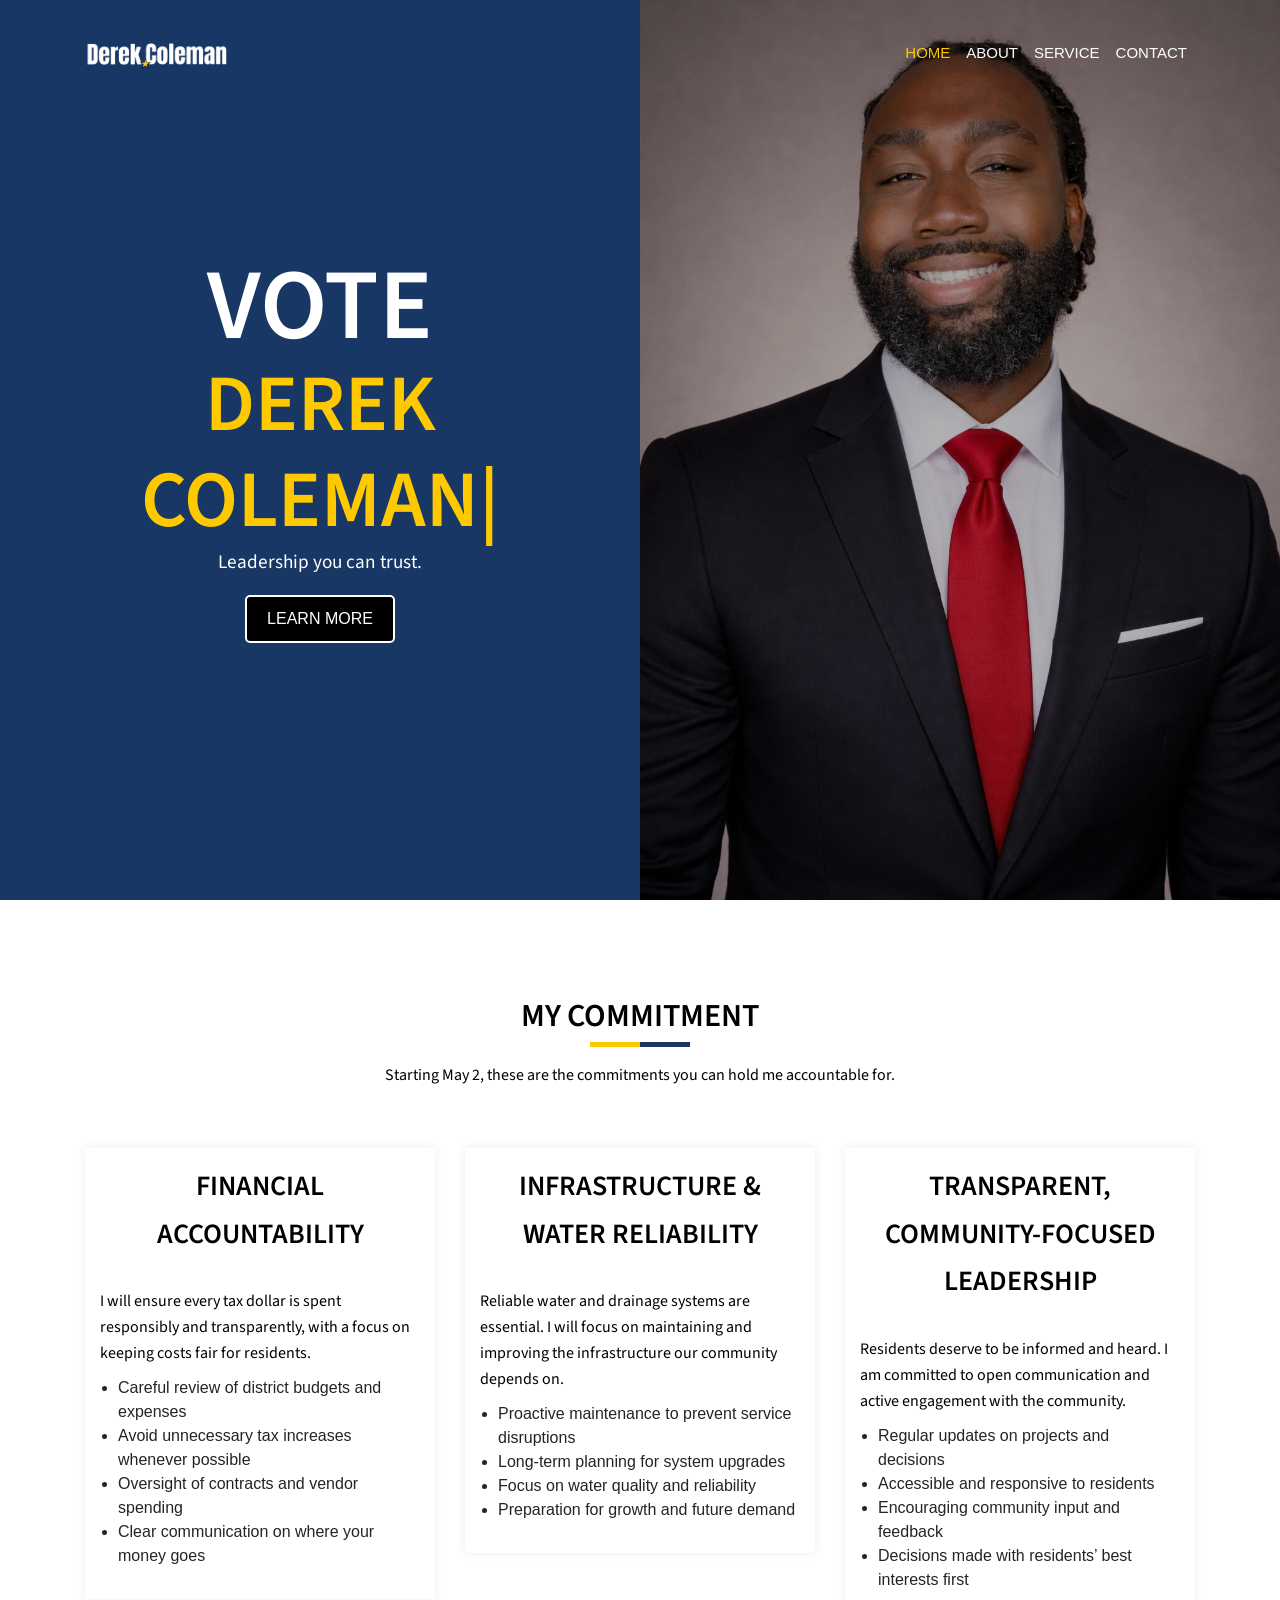
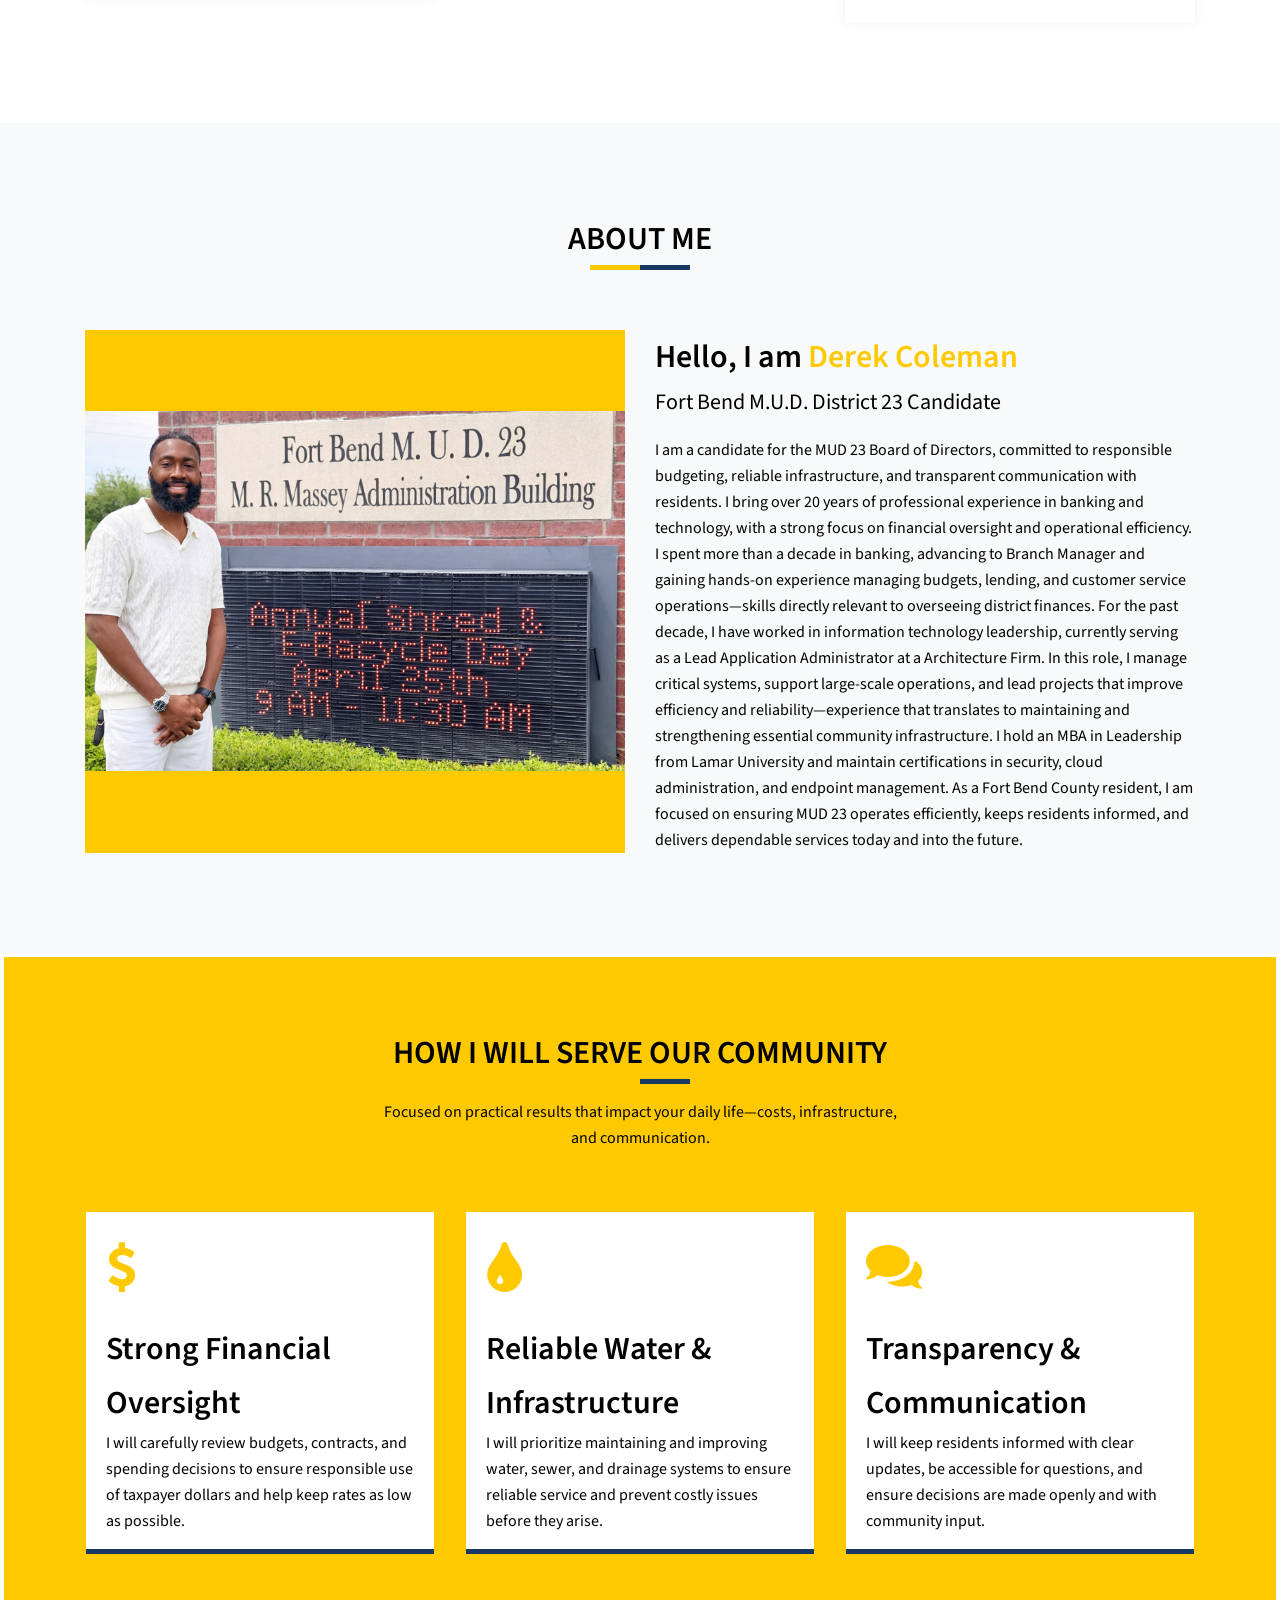
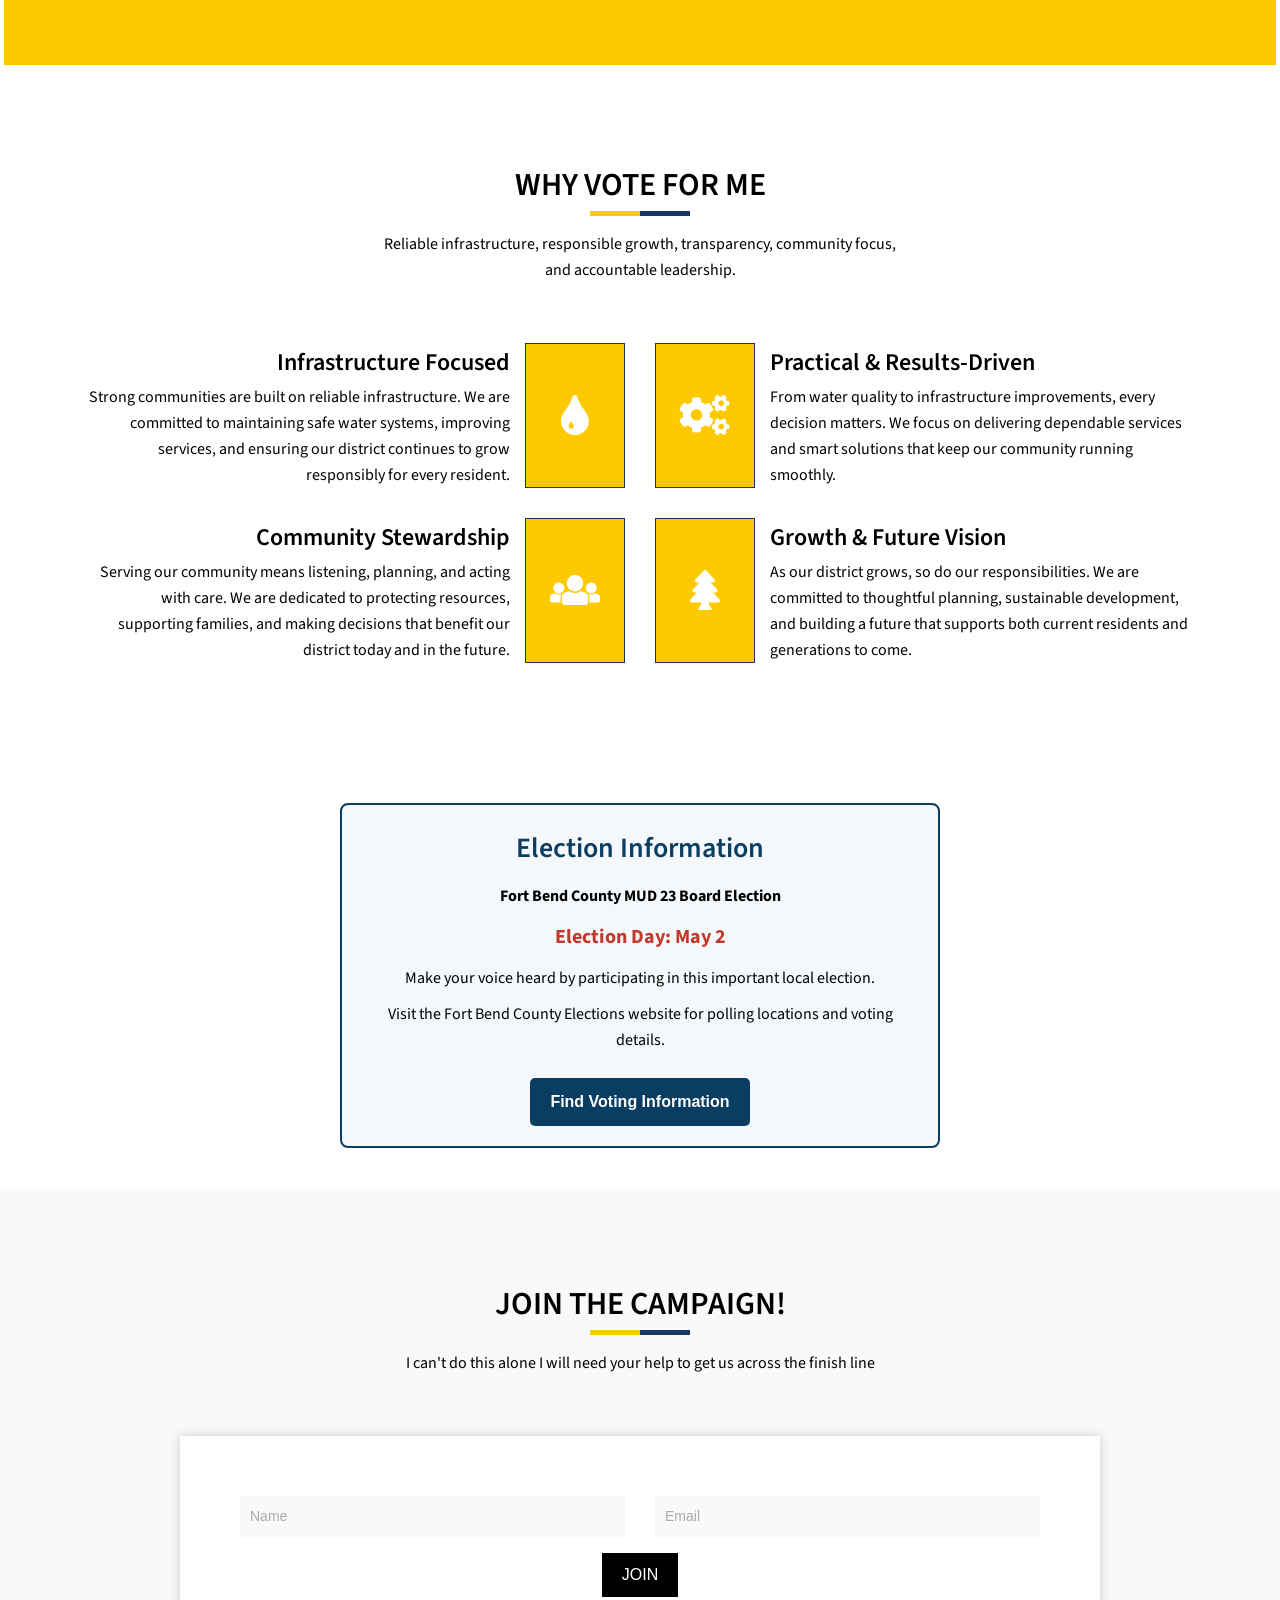
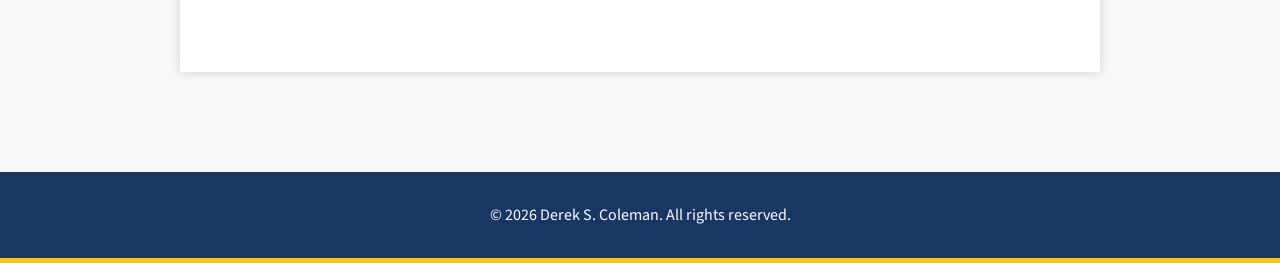
==== commit 251f139f: "about updated, form temp fix, typo fixed" ====
--- a/index.html
+++ b/index.html
@@ -188,12 +188,12 @@
             <!-- //Section Title -->
             <div class="row">
                 <div class="col-lg-6">
-                    <div class="about-bg" style="background-image:url(derek-master/assets/images/Subject3.png)">
+                    <div class="about-bg" style="background-image:url(derek-master/assets/images/new_about_image.png)">
                         <!-- Social Link -->
-                        <div class="social-aria">
-                            <a target="_blank" href="#"><i class="fab fa-facebook-f"></i></a>
-                            <a target="_blank" href="#"><i class="fab fa-instagram"></i></a>
-                        </div>
+<!--                        <div class="social-aria">-->
+<!--                            <a target="_blank" href="#"><i class="fab fa-facebook-f"></i></a>-->
+<!--                            <a target="_blank" href="#"><i class="fab fa-instagram"></i></a>-->
+<!--                        </div>-->
                         <!-- // Social Link -->
                     </div>
                 </div>
@@ -827,7 +827,7 @@
                 <div class="col-lg-6 ">
                     <div class="section-title text-center">
                         <h2>Join The Campaign!</h2>
-                        <p>I can't do this along I will need your help to get us across the finish line</p>
+                        <p>I can't do this alone I will need your help to get us across the finish line</p>
                     </div>
                 </div>
             </div>
